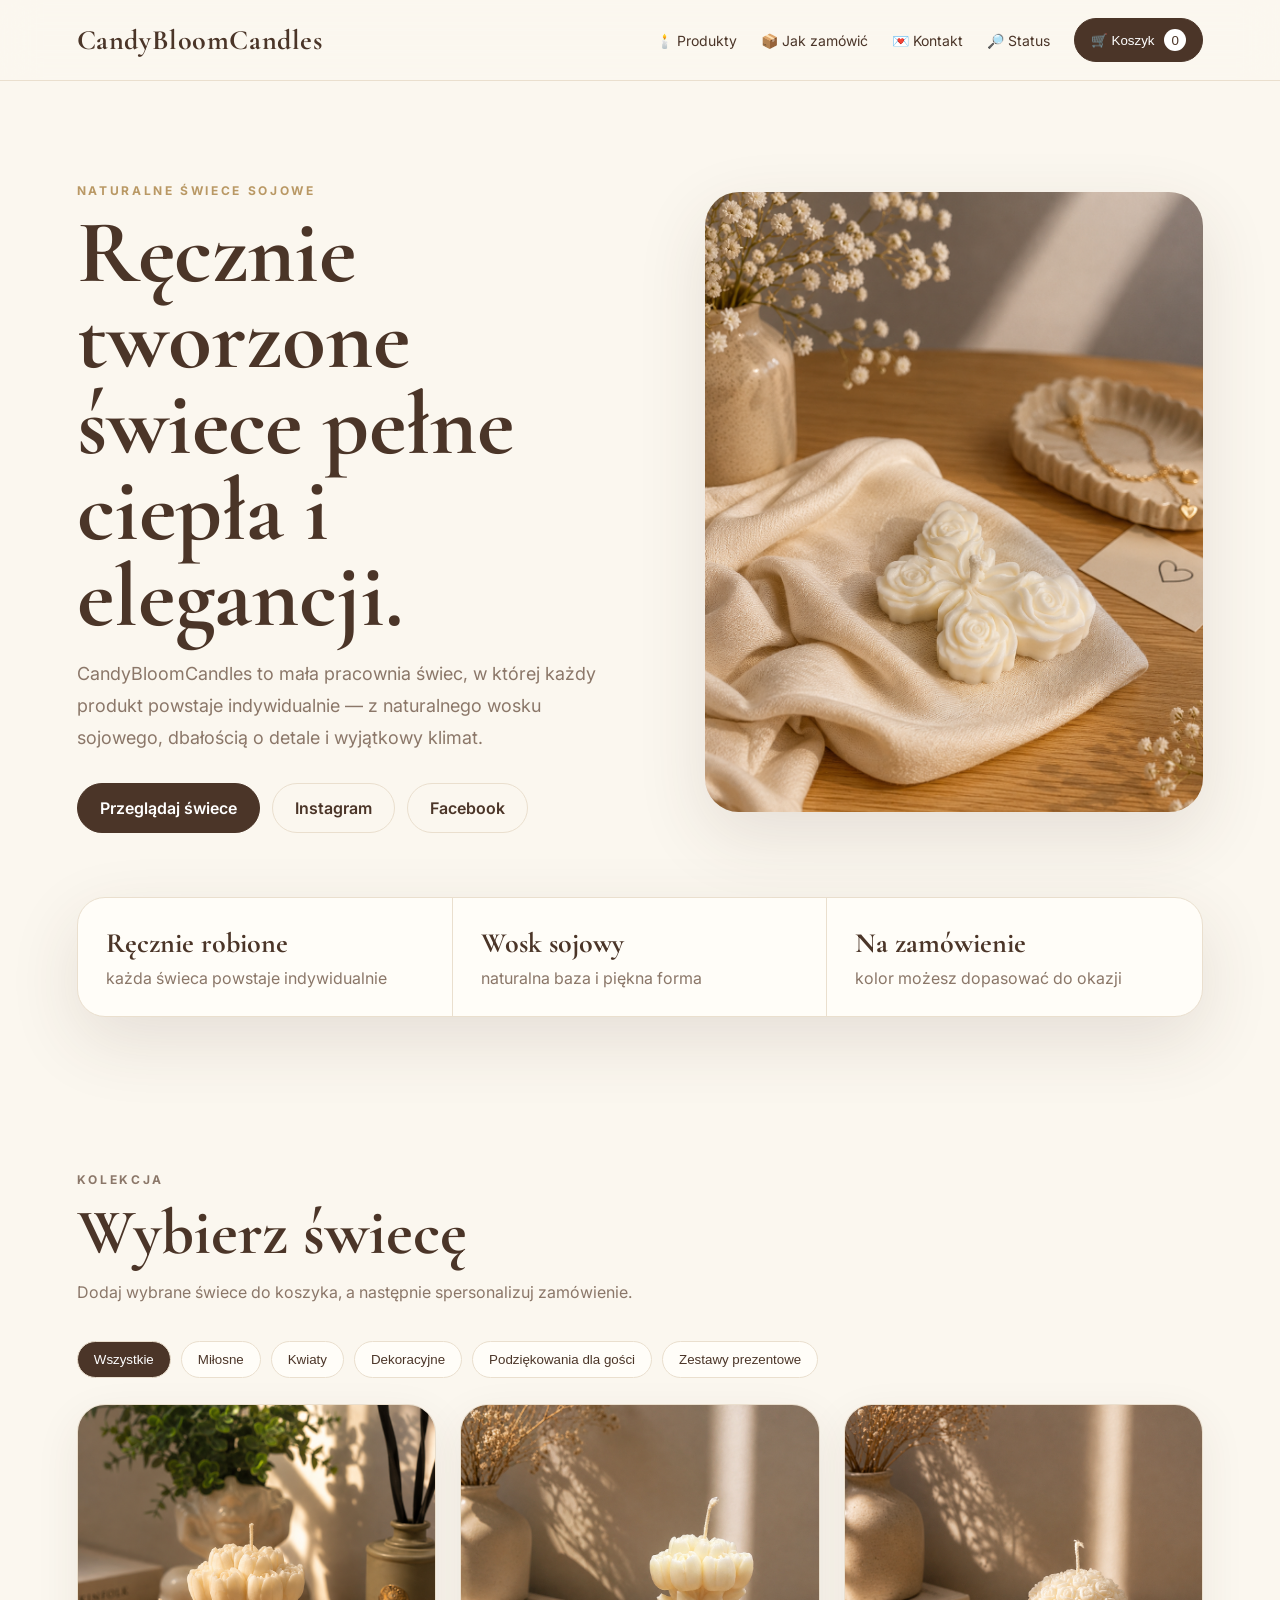
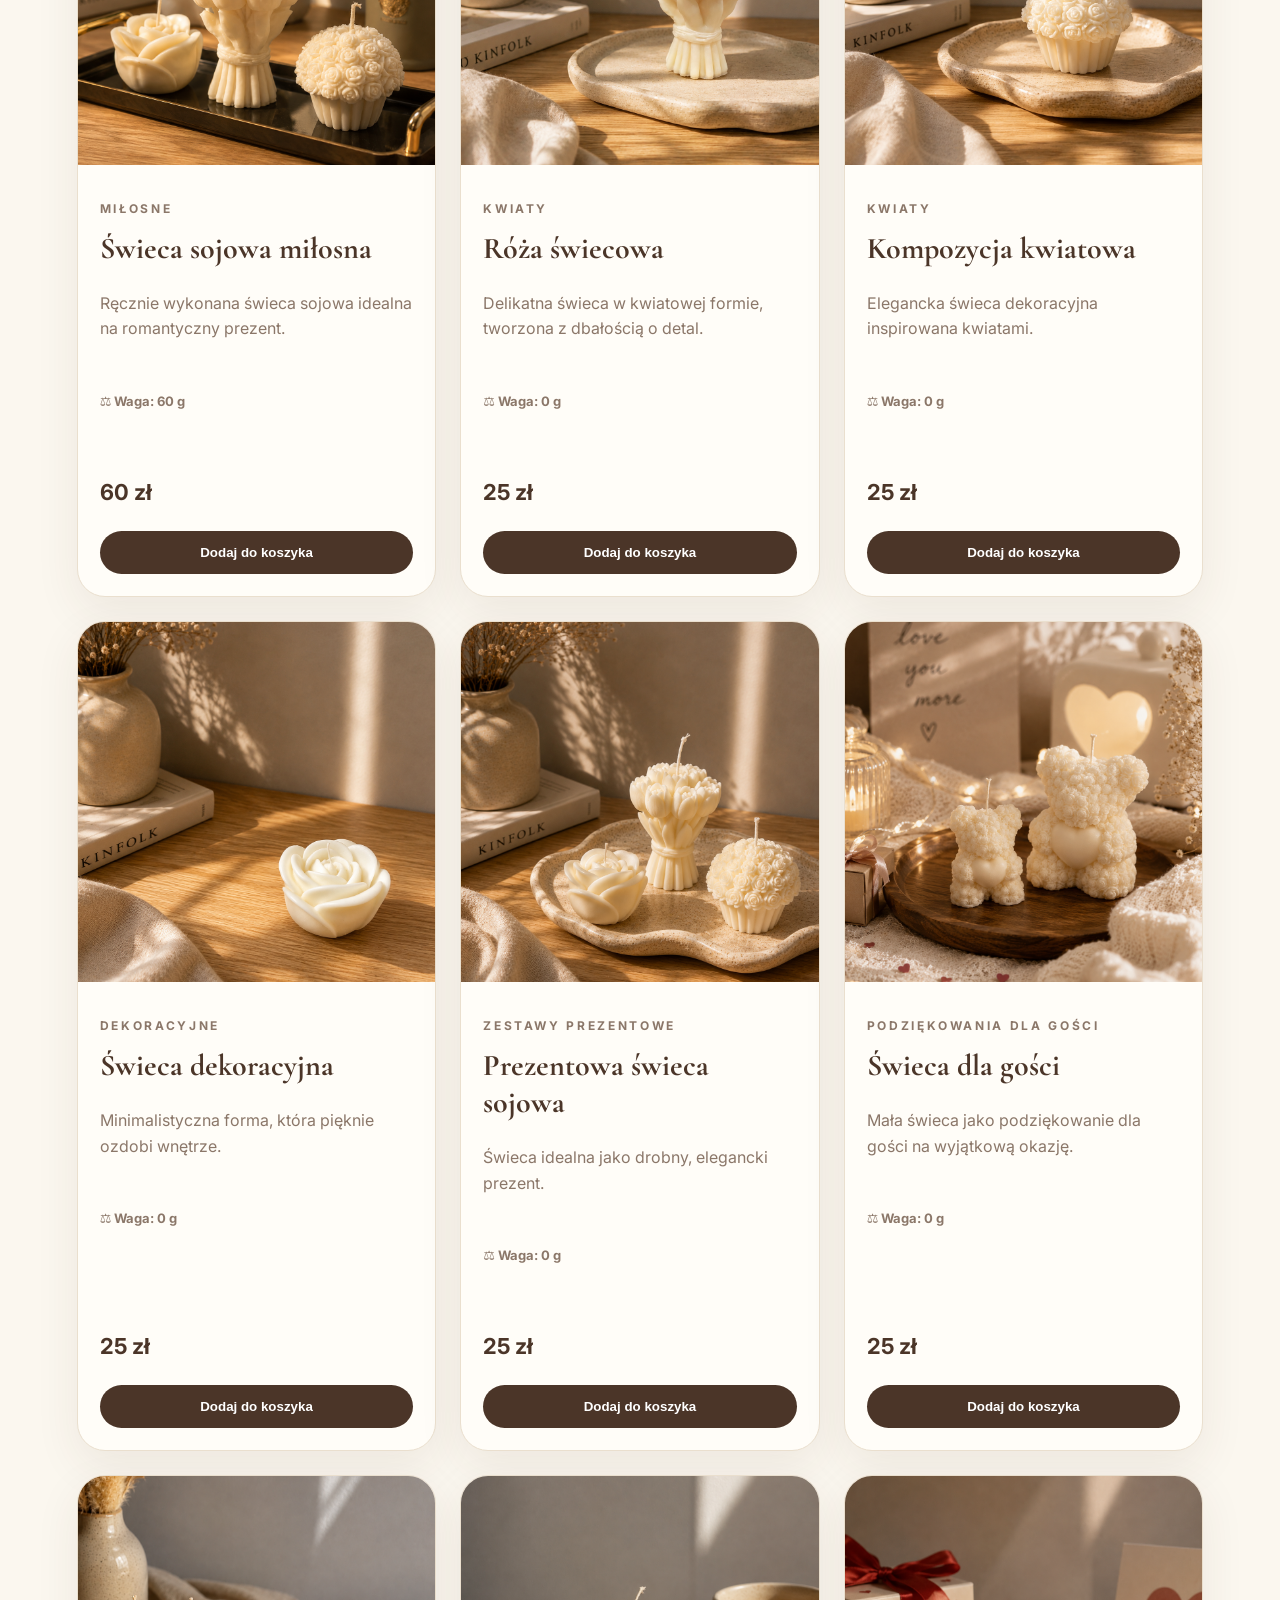
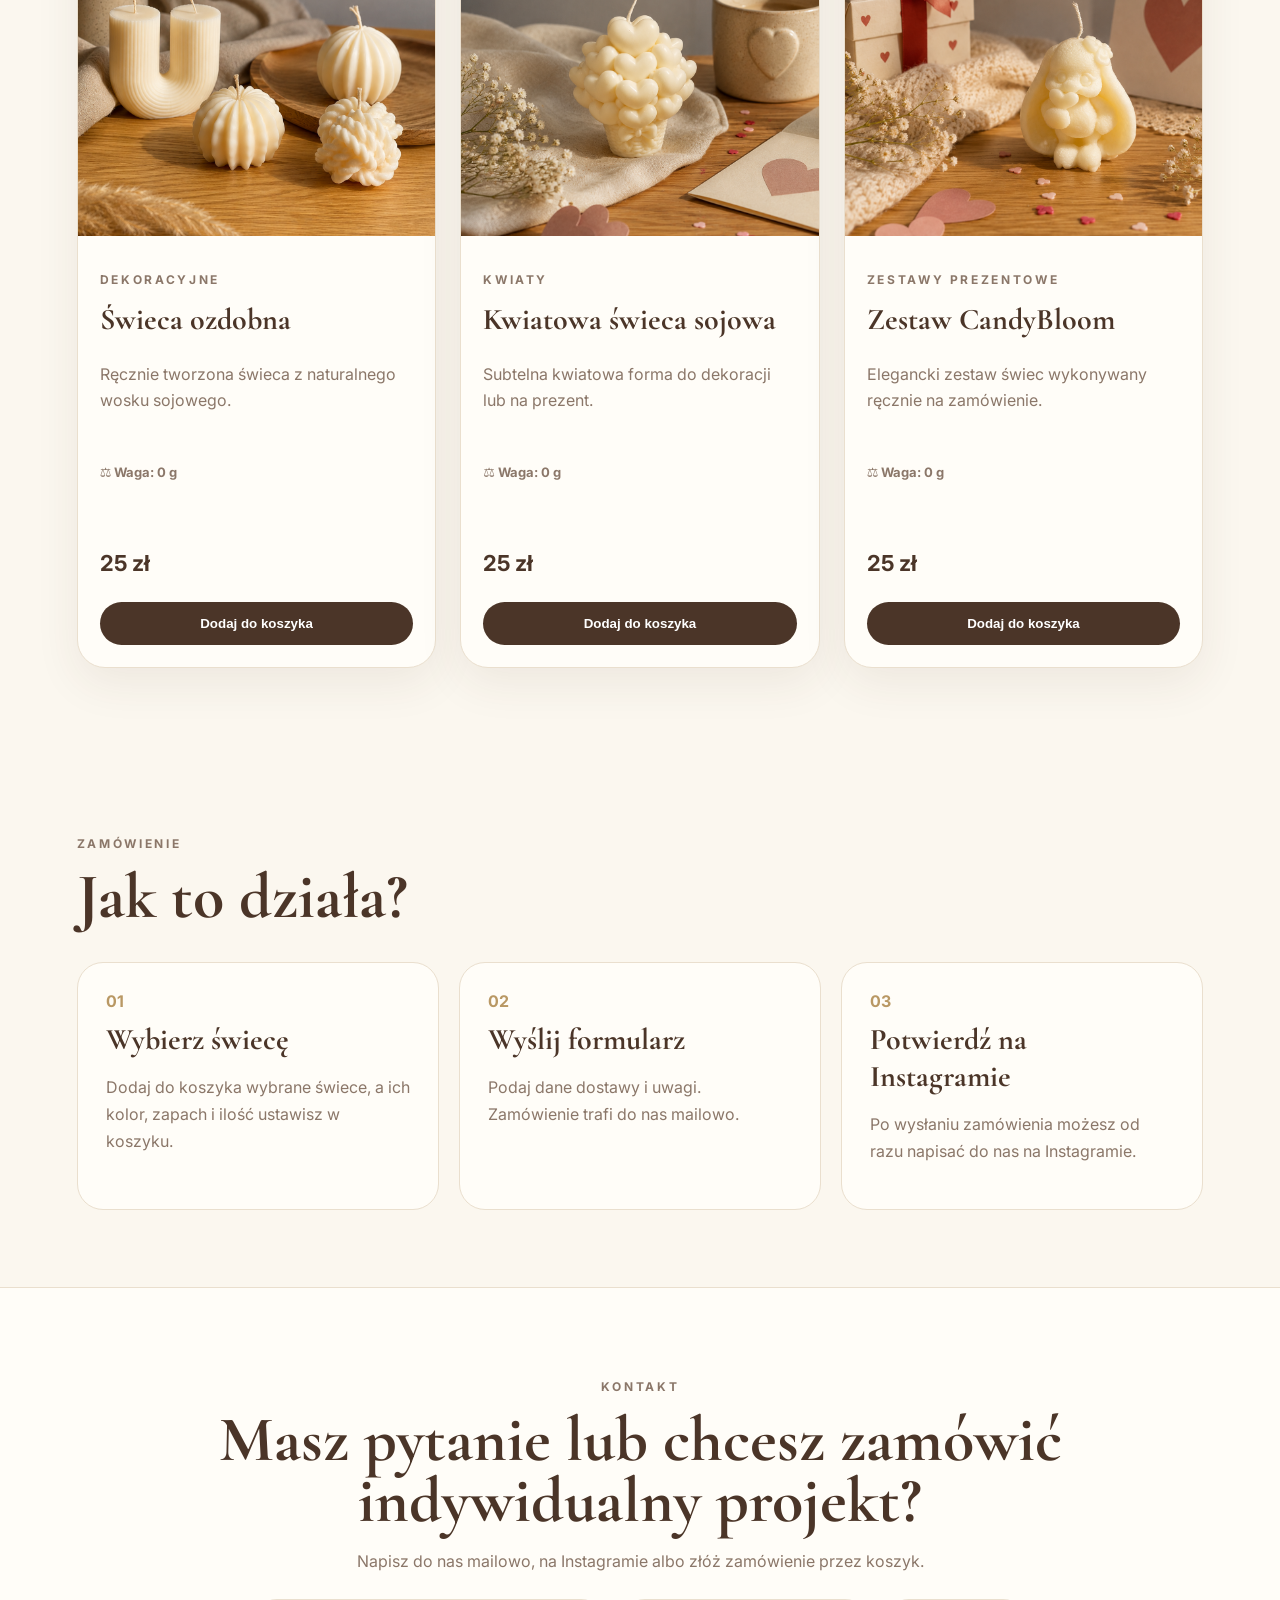
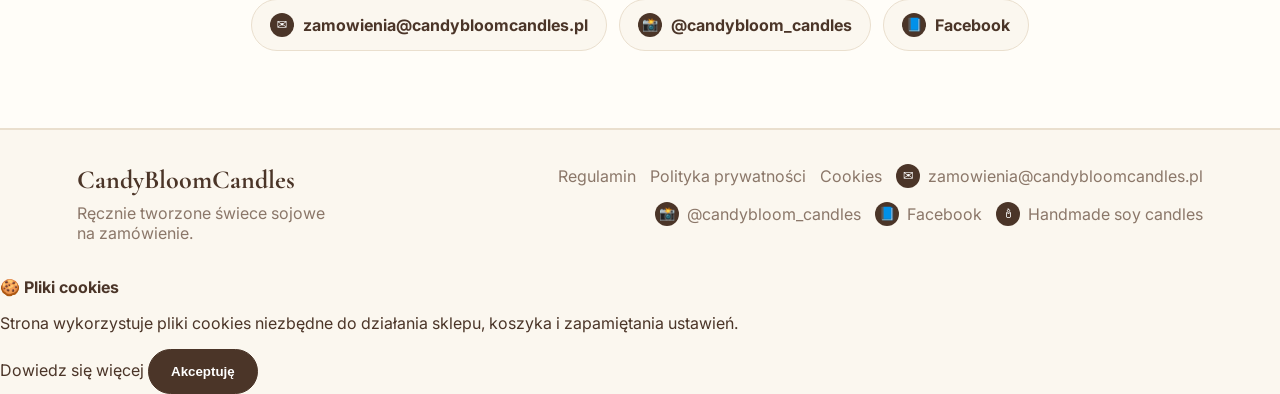
==== index.html @ 5cfe7542 "candy" ====
<!doctype html>
<html lang="pl">
<head>
  <meta charset="utf-8" />
  <meta name="viewport" content="width=device-width, initial-scale=1" />
  <title>CandyBloomCandles — świece sojowe</title>
  <meta name="description" content="Ręcznie tworzone świece sojowe CandyBloomCandles. Zamówienia indywidualne, zapachy i kolory na życzenie." />
  <link rel="preconnect" href="https://fonts.googleapis.com">
  <link rel="preconnect" href="https://fonts.gstatic.com" crossorigin>
  <link href="https://fonts.googleapis.com/css2?family=Cormorant+Garamond:wght@500;600;700&family=Inter:wght@300;400;500;600&display=swap" rel="stylesheet">
  <link rel="stylesheet" href="/style.css" />
</head>
<body>
  <header class="site-header">
    <a class="logo" href="#top">CandyBloomCandles</a>
    <nav>
      <a href="#produkty">🕯️ Produkty</a>
      <a href="#zamowienie">📦 Jak zamówić</a>
      <a href="#kontakt">💌 Kontakt</a>
      <a href="/status.html">🔎 Status</a>
      <button class="cart-button" id="openCart">🛒 Koszyk <span id="cartCount">0</span></button>
    </nav>
  </header>

  <main id="top">
    <section class="hero">
      <div class="hero-text">
        <p class="eyebrow">Naturalne świece sojowe</p>
        <h1>Ręcznie tworzone świece pełne ciepła i elegancji.</h1>
        <p class="hero-copy">CandyBloomCandles to mała pracownia świec, w której każdy produkt powstaje indywidualnie — z naturalnego wosku sojowego, dbałością o detale i wyjątkowy klimat.</p>
        <div class="hero-actions">
          <a class="primary" href="#produkty">Przeglądaj świece</a>
          <a class="secondary" href="https://instagram.com/candybloom_candles" target="_blank" rel="noreferrer">Instagram</a>
          <a class="secondary" href="https://www.facebook.com/profile.php?id=61590554766575&amp;locale=pl_PL" target="_blank" rel="noreferrer">Facebook</a>
        </div>
      </div>
      <div class="hero-image"><img src="/assets/images/hero.png" alt="Świece CandyBloomCandles" /></div>
    </section>

    <section class="intro">
      <div><strong>Ręcznie robione</strong><span>każda świeca powstaje indywidualnie</span></div>
      <div><strong>Wosk sojowy</strong><span>naturalna baza i piękna forma</span></div>
      <div><strong>Na zamówienie</strong><span>kolor możesz dopasować do okazji</span></div>
    </section>

    <section class="section" id="produkty">
      <div class="section-heading">
        <p class="eyebrow">Kolekcja</p>
        <h2>Wybierz świecę</h2>
        <p>Dodaj wybrane świece do koszyka, a następnie spersonalizuj zamówienie.</p>
      </div>
      <div class="filters" id="categoryFilters"></div>
      <div class="products-grid" id="productsGrid"></div>
    </section>

    <section class="section how" id="zamowienie">
      <div class="section-heading">
        <p class="eyebrow">Zamówienie</p>
        <h2>Jak to działa?</h2>
      </div>
      <div class="steps">
        <article><span>01</span><h3>Wybierz świecę</h3><p>Dodaj do koszyka wybrane świece, a ich kolor, zapach i ilość ustawisz w koszyku.</p></article>
        <article><span>02</span><h3>Wyślij formularz</h3><p>Podaj dane dostawy i uwagi. Zamówienie trafi do nas mailowo.</p></article>
        <article><span>03</span><h3>Potwierdź na Instagramie</h3><p>Po wysłaniu zamówienia możesz od razu napisać do nas na Instagramie.</p></article>
      </div>
    </section>

    <section class="section contact" id="kontakt">
      <p class="eyebrow">Kontakt</p>
      <h2>Masz pytanie lub chcesz zamówić indywidualny projekt?</h2>
      <p>Napisz do nas mailowo, na Instagramie albo złóż zamówienie przez koszyk.</p>
      <div class="contact-actions">
        <a class="contact-pill" href="mailto:zamowienia@candybloomcandles.pl">
          <span class="icon">✉</span>
          zamowienia@candybloomcandles.pl
        </a>
        <a class="contact-pill" href="https://instagram.com/candybloom_candles" target="_blank" rel="noreferrer">
          <span class="icon">📸</span>
          @candybloom_candles
        </a>
        <a class="contact-pill" href="https://www.facebook.com/profile.php?id=61590554766575&locale=pl_PL" target="_blank" rel="noreferrer">
          <span class="icon">📘</span>
          Facebook
        </a>
      </div>
    </section>
  </main>

  <aside class="cart-panel" id="cartPanel" aria-hidden="true">
    <div class="cart-card">
      <button class="close" id="closeCart">×</button>
      <h2>Koszyk</h2>
      <div id="cartItems" class="cart-items"></div>
      <div class="total">Razem: <strong id="cartTotal">0 zł</strong></div>

      <form name="zamowienie" id="orderForm">
        <input type="hidden" name="form-name" value="zamowienie" />
        <p class="hidden"><label>Nie wypełniaj: <input name="bot-field" /></label></p>
        <input type="hidden" name="koszyk" id="cartData" />
        <input type="hidden" name="kwota" id="cartAmount" />
        <input type="hidden" name="numer_zamowienia" id="orderNumber" />
        <input type="hidden" name="status" value="Nowe" />
        <label>Imię i nazwisko<input required name="imie_i_nazwisko" /></label>
        <label>E-mail<input required type="email" name="email" /></label>
        <label>Telefon<input required name="telefon" /></label>
        <label>Sposób dostawy
          <select id="deliveryMethod" name="delivery_method" required>
            <option value="paczkomat">InPost Paczkomat — 16,99 zł</option>
            <option value="kurier">InPost Kurier — 18,99 zł</option>
            <option value="odbior">Odbiór osobisty — 0 zł</option>
          </select>
        </label>
        <p class="small-note" id="deliverySummary">Dostawa: InPost Paczkomat — 16,99 zł</p>
        <label>Adres dostawy / Paczkomat / informacja do odbioru<textarea required name="adres_dostawy" rows="3" placeholder="Dla Paczkomatu wpisz wybrany paczkomat, dla kuriera adres, dla odbioru osobistego wpisz: odbiór osobisty."></textarea></label>
        <label>Uwagi do zamówienia<textarea name="uwagi" rows="3" placeholder="Np. okazja, preferowany termin, dodatkowe informacje"></textarea></label>
        <p class="small-note order-info-note">Każda świeca wykonywana jest ręcznie na zamówienie. Po złożeniu zamówienia otrzymasz potwierdzenie, a dane do płatności prześlemy po weryfikacji zamówienia. Na opłacenie zamówienia przysługuje 24 godziny.</p>
        <button class="primary full" type="submit">Personalizuj i wyślij zamówienie</button>
        <p class="small-note">Po wysłaniu zamówienia skontaktujemy się w celu potwierdzenia realizacji i płatności.</p>
      </form>
    </div>
  </aside>

  <footer class="premium-footer">
    <div>
      <strong>CandyBloomCandles</strong>
      <span>Ręcznie tworzone świece sojowe na zamówienie.</span>
    </div>
    <div class="footer-links">
      <a href="/regulamin.html">Regulamin</a>
      <a href="/polityka-prywatnosci.html">Polityka prywatności</a>
      <a href="/cookies.html">Cookies</a>
      <a href="mailto:zamowienia@candybloomcandles.pl"><span class="icon">✉</span> zamowienia@candybloomcandles.pl</a>
      <a href="https://instagram.com/candybloom_candles" target="_blank" rel="noreferrer"><span class="icon">📸</span> @candybloom_candles</a>
      <a href="https://www.facebook.com/profile.php?id=61590554766575&amp;locale=pl_PL" target="_blank" rel="noreferrer"><span class="icon">📘</span> Facebook</a>
      <span><span class="icon">🕯</span> Handmade soy candles</span>
    </div>
  </footer>


  <div class="cookie-banner" id="cookieBanner" hidden>
    <div>
      <strong>🍪 Pliki cookies</strong>
      <p>Strona wykorzystuje pliki cookies niezbędne do działania sklepu, koszyka i zapamiętania ustawień.</p>
    </div>
    <div class="cookie-actions">
      <a href="/cookies.html">Dowiedz się więcej</a>
      <button class="primary" type="button" id="acceptCookies">Akceptuję</button>
    </div>
  </div>

  <script src="/script.js"></script>
</body>
</html>
---- style.css ----
:root{--cream:#fbf7ef;--paper:#fffdf8;--beige:#e8ddcf;--brown:#4b3528;--muted:#8b7769;--gold:#b99864;--line:#eadfce;--shadow:0 24px 70px rgba(75,53,40,.12)}*{box-sizing:border-box}html{scroll-behavior:smooth}body{margin:0;background:var(--cream);color:var(--brown);font-family:Inter,system-ui,sans-serif}img{max-width:100%;display:block}a{color:inherit;text-decoration:none}.site-header{position:sticky;top:0;z-index:10;background:rgba(251,247,239,.88);backdrop-filter:blur(18px);border-bottom:1px solid var(--line);display:flex;justify-content:space-between;align-items:center;padding:18px 6vw}.logo{font-family:'Cormorant Garamond',serif;font-size:28px;font-weight:700;letter-spacing:.02em}nav{display:flex;align-items:center;gap:24px;font-size:14px}.cart-button{border:1px solid var(--brown);background:var(--brown);color:white;border-radius:999px;padding:10px 16px;cursor:pointer}#cartCount{display:inline-flex;min-width:22px;height:22px;border-radius:50%;background:white;color:var(--brown);align-items:center;justify-content:center;margin-left:6px}.hero{display:grid;grid-template-columns:1.05fr .95fr;gap:6vw;align-items:center;min-height:78vh;padding:7vw 6vw 5vw}.eyebrow{text-transform:uppercase;letter-spacing:.22em;font-size:12px;color:var(--gold);font-weight:700}.hero h1,.section h2,.contact h2,.thanks h1{font-family:'Cormorant Garamond',serif;font-weight:700;line-height:.96;margin:12px 0;font-size:clamp(46px,7vw,92px)}.hero-copy{font-size:18px;line-height:1.8;color:var(--muted);max-width:620px}.hero-actions{display:flex;gap:12px;margin-top:28px;flex-wrap:wrap}.primary,.secondary{display:inline-flex;align-items:center;justify-content:center;border-radius:999px;padding:14px 22px;font-weight:600}.primary{background:var(--brown);color:#fff;border:1px solid var(--brown)}.secondary{background:transparent;border:1px solid var(--line);color:var(--brown)}.hero-image{border-radius:34px;overflow:hidden;box-shadow:var(--shadow);background:var(--beige)}.hero-image img{width:100%;height:620px;object-fit:cover}.intro{margin:0 6vw 5vw;background:var(--paper);border:1px solid var(--line);border-radius:28px;display:grid;grid-template-columns:repeat(3,1fr);box-shadow:var(--shadow);overflow:hidden}.intro div{padding:28px;border-right:1px solid var(--line)}.intro div:last-child{border-right:0}.intro strong{display:block;font-family:'Cormorant Garamond',serif;font-size:28px}.intro span{display:block;color:var(--muted);margin-top:8px}.section{padding:6vw}.section-heading{max-width:720px;margin-bottom:34px}.section h2,.contact h2{font-size:clamp(38px,5vw,68px)}.section-heading p{color:var(--muted);line-height:1.7}.filters{display:flex;gap:10px;flex-wrap:wrap;margin-bottom:26px}.filter{border:1px solid var(--line);background:var(--paper);border-radius:999px;padding:10px 16px;cursor:pointer;color:var(--brown)}.filter.active{background:var(--brown);color:#fff}.products-grid{display:grid;grid-template-columns:repeat(3,1fr);gap:24px}.product{background:var(--paper);border:1px solid var(--line);border-radius:28px;overflow:hidden;box-shadow:0 15px 45px rgba(75,53,40,.08)}.product-image{height:360px;background:var(--beige);overflow:hidden}.product-image img{width:100%;height:100%;object-fit:cover}.product-body{padding:22px}.product-body h3{font-family:'Cormorant Garamond',serif;font-size:30px;margin:0 0 8px}.product-body p{color:var(--muted);line-height:1.6}.price{font-weight:700;font-size:22px;margin:12px 0}.product label,.cart-card label{display:block;font-size:13px;font-weight:600;margin-top:12px;color:var(--brown)}select,input,textarea{width:100%;border:1px solid var(--line);border-radius:16px;background:#fff;padding:13px 14px;margin-top:6px;font:inherit;color:var(--brown)}.add{width:100%;margin-top:16px;border:0;border-radius:999px;background:var(--brown);color:#fff;padding:14px 18px;font-weight:700;cursor:pointer}.steps{display:grid;grid-template-columns:repeat(3,1fr);gap:20px}.steps article{background:var(--paper);border:1px solid var(--line);border-radius:26px;padding:28px}.steps span{color:var(--gold);font-weight:700}.steps h3{font-family:'Cormorant Garamond',serif;font-size:30px;margin:10px 0}.steps p,.contact p{color:var(--muted);line-height:1.7}.contact{background:var(--paper);border-top:1px solid var(--line);border-bottom:1px solid var(--line);text-align:center}.cart-panel{position:fixed;inset:0;background:rgba(30,20,14,.35);z-index:99;display:none;justify-content:flex-end}.cart-panel.open{display:flex}.cart-card{width:min(520px,100%);height:100%;overflow:auto;background:var(--paper);padding:28px;box-shadow:var(--shadow);position:relative}.close{position:absolute;right:20px;top:18px;border:0;background:transparent;font-size:34px;cursor:pointer;color:var(--brown)}.cart-card h2{font-family:'Cormorant Garamond',serif;font-size:46px;margin:28px 0 18px}.cart-item{border-bottom:1px solid var(--line);padding:14px 0;display:grid;grid-template-columns:1fr auto;gap:10px}.cart-item small{color:var(--muted);display:block;margin-top:5px}.remove{border:1px solid var(--line);background:white;border-radius:999px;padding:8px 10px;cursor:pointer}.total{display:flex;justify-content:space-between;margin:22px 0;font-size:20px}.full{width:100%;border:0;margin-top:16px}.small-note{font-size:12px;color:var(--muted);line-height:1.6}.hidden{display:none}footer{padding:34px 6vw;display:flex;justify-content:space-between;gap:20px;color:var(--muted);border-top:1px solid var(--line)}footer strong{font-family:'Cormorant Garamond',serif;font-size:26px;color:var(--brown)}.thanks{min-height:100vh;display:flex;flex-direction:column;align-items:center;justify-content:center;text-align:center;padding:8vw}.thanks p{max-width:580px;color:var(--muted);line-height:1.7}@media(max-width:900px){.site-header{align-items:flex-start;gap:14px;flex-direction:column}nav{gap:12px;flex-wrap:wrap}.hero{grid-template-columns:1fr;padding-top:44px}.hero-image img{height:430px}.intro,.products-grid,.steps{grid-template-columns:1fr}.intro div{border-right:0;border-bottom:1px solid var(--line)}.intro div:last-child{border-bottom:0}.section{padding:58px 20px}.hero{padding:48px 20px}.site-header{padding:16px 20px}.product-image{height:300px}footer{flex-direction:column;padding:28px 20px}}


/* CandyBloom v3 */
.product {
  display: flex;
  flex-direction: column;
}

.product-image {
  height: 360px;
  display: flex;
  align-items: center;
  justify-content: center;
}

.product-image img {
  object-fit: contain;
  background: #f8f4ed;
  padding: 10px;
}

.product-body {
  display: flex;
  flex-direction: column;
  flex: 1;
}

.product-body p:not(.eyebrow) {
  min-height: 76px;
}

.product-footer {
  margin-top: auto;
}

.price {
  margin: 12px 0 10px;
}

.premium-cart-item {
  display: grid;
  grid-template-columns: 92px 1fr;
  gap: 14px;
  align-items: start;
  padding: 18px 0;
}

.cart-thumb {
  width: 92px;
  height: 92px;
  border-radius: 18px;
  object-fit: contain;
  background: #f8f4ed;
  border: 1px solid var(--line);
  padding: 6px;
}

.cart-info {
  min-width: 0;
}

.cart-topline,
.cart-bottomline {
  display: flex;
  align-items: flex-start;
  justify-content: space-between;
  gap: 12px;
}

.cart-topline strong {
  display: block;
  line-height: 1.25;
}

.cart-topline small {
  color: var(--muted);
  display: block;
  margin-top: 4px;
}

.qty-box {
  display: inline-flex;
  align-items: center;
  gap: 10px;
  border: 1px solid var(--line);
  background: #fff;
  border-radius: 999px;
  padding: 5px 8px;
  margin-top: 10px;
}

.qty-box button {
  width: 30px;
  height: 30px;
  border: 0;
  border-radius: 50%;
  background: var(--cream);
  color: var(--brown);
  font-size: 18px;
  cursor: pointer;
}

.qty-box span {
  min-width: 20px;
  text-align: center;
  font-weight: 700;
}

.hidden-field {
  display: none !important;
}

.custom-field input {
  background: #fffdf8;
}

@media(max-width: 520px) {
  .premium-cart-item {
    grid-template-columns: 76px 1fr;
  }

  .cart-thumb {
    width: 76px;
    height: 76px;
    border-radius: 15px;
  }

  .cart-card {
    padding: 22px 18px;
  }
}


/* CandyBloom v4 — premium image framing + icons */
.product-image {
  height: 360px;
  overflow: hidden;
  background: var(--beige);
}

.product-image img {
  width: 100%;
  height: 100%;
  object-fit: cover;
  padding: 0;
  transition: transform .35s ease;
}

.product:hover .product-image img {
  transform: scale(1.03);
}

.cart-thumb {
  object-fit: cover;
  padding: 0;
  overflow: hidden;
}

.contact-actions {
  display: flex;
  gap: 12px;
  justify-content: center;
  flex-wrap: wrap;
  margin-top: 24px;
}

.contact-pill {
  display: inline-flex;
  align-items: center;
  gap: 9px;
  border: 1px solid var(--line);
  background: var(--cream);
  border-radius: 999px;
  padding: 13px 18px;
  font-weight: 700;
}

.icon {
  display: inline-flex;
  width: 24px;
  height: 24px;
  align-items: center;
  justify-content: center;
  border-radius: 50%;
  background: var(--brown);
  color: white;
  font-size: 13px;
  line-height: 1;
}

.premium-footer {
  align-items: flex-start;
}

.premium-footer > div:first-child {
  display: grid;
  gap: 8px;
}

.footer-links {
  display: flex;
  gap: 14px;
  align-items: center;
  flex-wrap: wrap;
  justify-content: flex-end;
}

.footer-links a,
.footer-links span {
  display: inline-flex;
  align-items: center;
  gap: 8px;
}

@media(max-width:900px){
  .footer-links {
    justify-content: flex-start;
  }
}


/* CandyBloom v4.1 — emoji nav + thank you page */
nav a {
  display: inline-flex;
  align-items: center;
  gap: 6px;
}

.thanks-box {
  background: var(--paper);
  border: 1px solid var(--line);
  border-radius: 30px;
  padding: 28px;
  box-shadow: var(--shadow);
  margin: 26px 0;
  max-width: 720px;
  width: 100%;
}

.thanks-box h2 {
  font-family: 'Cormorant Garamond', serif;
  font-size: 34px;
  margin: 0 0 10px;
}

.copy-card {
  margin-top: 22px;
  background: var(--cream);
  border: 1px solid var(--line);
  border-radius: 22px;
  padding: 18px;
  text-align: left;
}

.copy-card textarea {
  min-height: 120px;
  resize: vertical;
}

.copy-btn {
  margin-top: 12px;
}

.thanks-actions {
  display: flex;
  justify-content: center;
  gap: 12px;
  flex-wrap: wrap;
}

/* CandyBloom v4.3 — Facebook, order number, status */
.order-number {
  font-family: 'Cormorant Garamond', serif;
  font-size: clamp(34px, 7vw, 62px);
  font-weight: 700;
  color: var(--brown);
  margin: 8px 0;
}
.status-steps {
  display: flex;
  gap: 10px;
  flex-wrap: wrap;
  justify-content: center;
  margin: 22px 0 32px;
  max-width: 900px;
}
.status-steps span {
  background: var(--paper);
  border: 1px solid var(--line);
  border-radius: 999px;
  padding: 10px 14px;
  color: var(--brown);
  font-weight: 700;
}
.status-result {
  margin-top: 18px;
  text-align: left;
  background: var(--cream);
  border: 1px solid var(--line);
  border-radius: 20px;
  padding: 18px;
}
.status-result h2 {
  font-family: 'Cormorant Garamond', serif;
  font-size: 32px;
  margin: 0 0 8px;
}


/* CandyBloom v5.6 — weight and scent pricing */
.product-weight {
  color: var(--muted);
  font-size: 13px;
  font-weight: 700;
  margin: 8px 0 0;
}

.cart-info .small-note strong {
  color: var(--brown);
}


/* CandyBloom v1.2 — dostawa i statusy */
#deliverySummary{
  background:#fff;
  border:1px solid var(--line);
  border-radius:16px;
  padding:12px 14px;
  margin-top:10px;
}
.status-result{
  margin-top:18px;
  background:var(--paper);
  border:1px solid var(--line);
  border-radius:22px;
  padding:18px;
}
.status-steps{
  display:flex;
  gap:10px;
  flex-wrap:wrap;
  justify-content:center;
  margin:24px 0;
}
.status-steps span{
  background:var(--paper);
  border:1px solid var(--line);
  border-radius:999px;
  padding:10px 14px;
  color:var(--muted);
  font-weight:700;
}
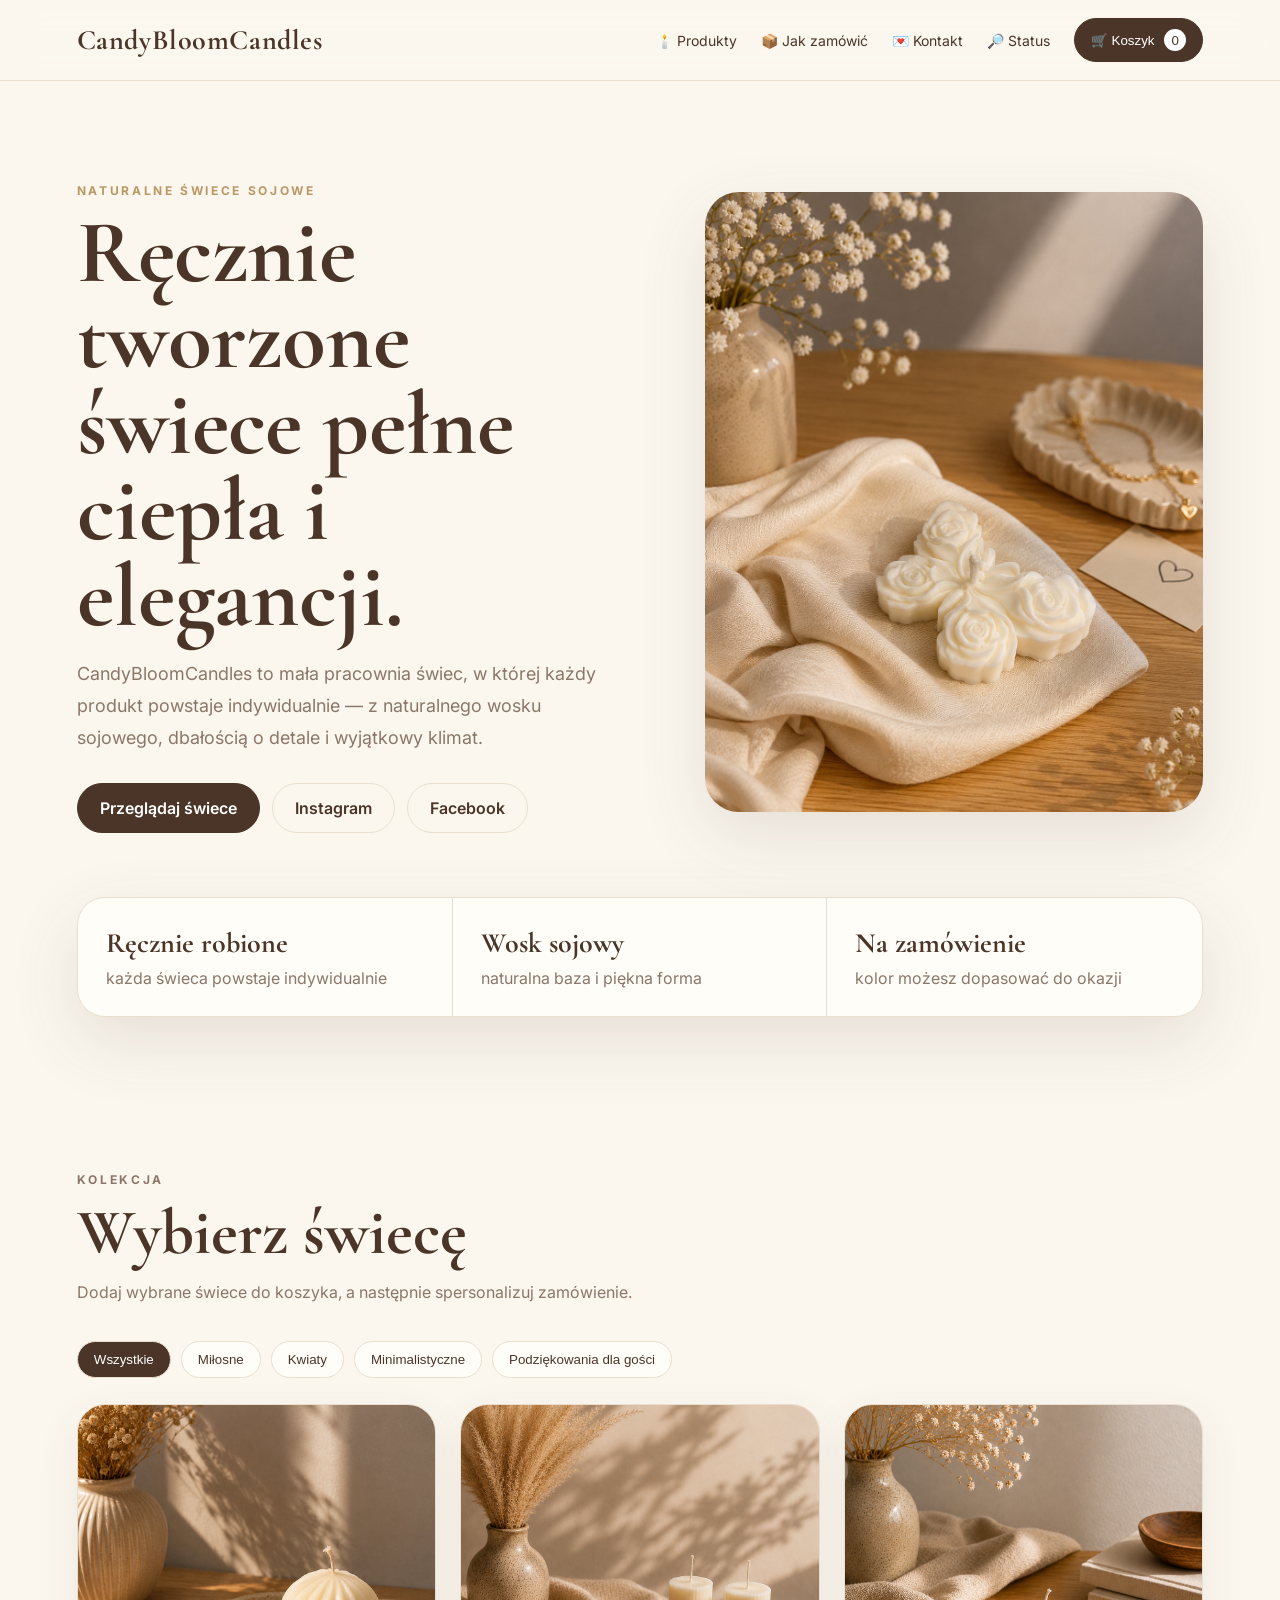
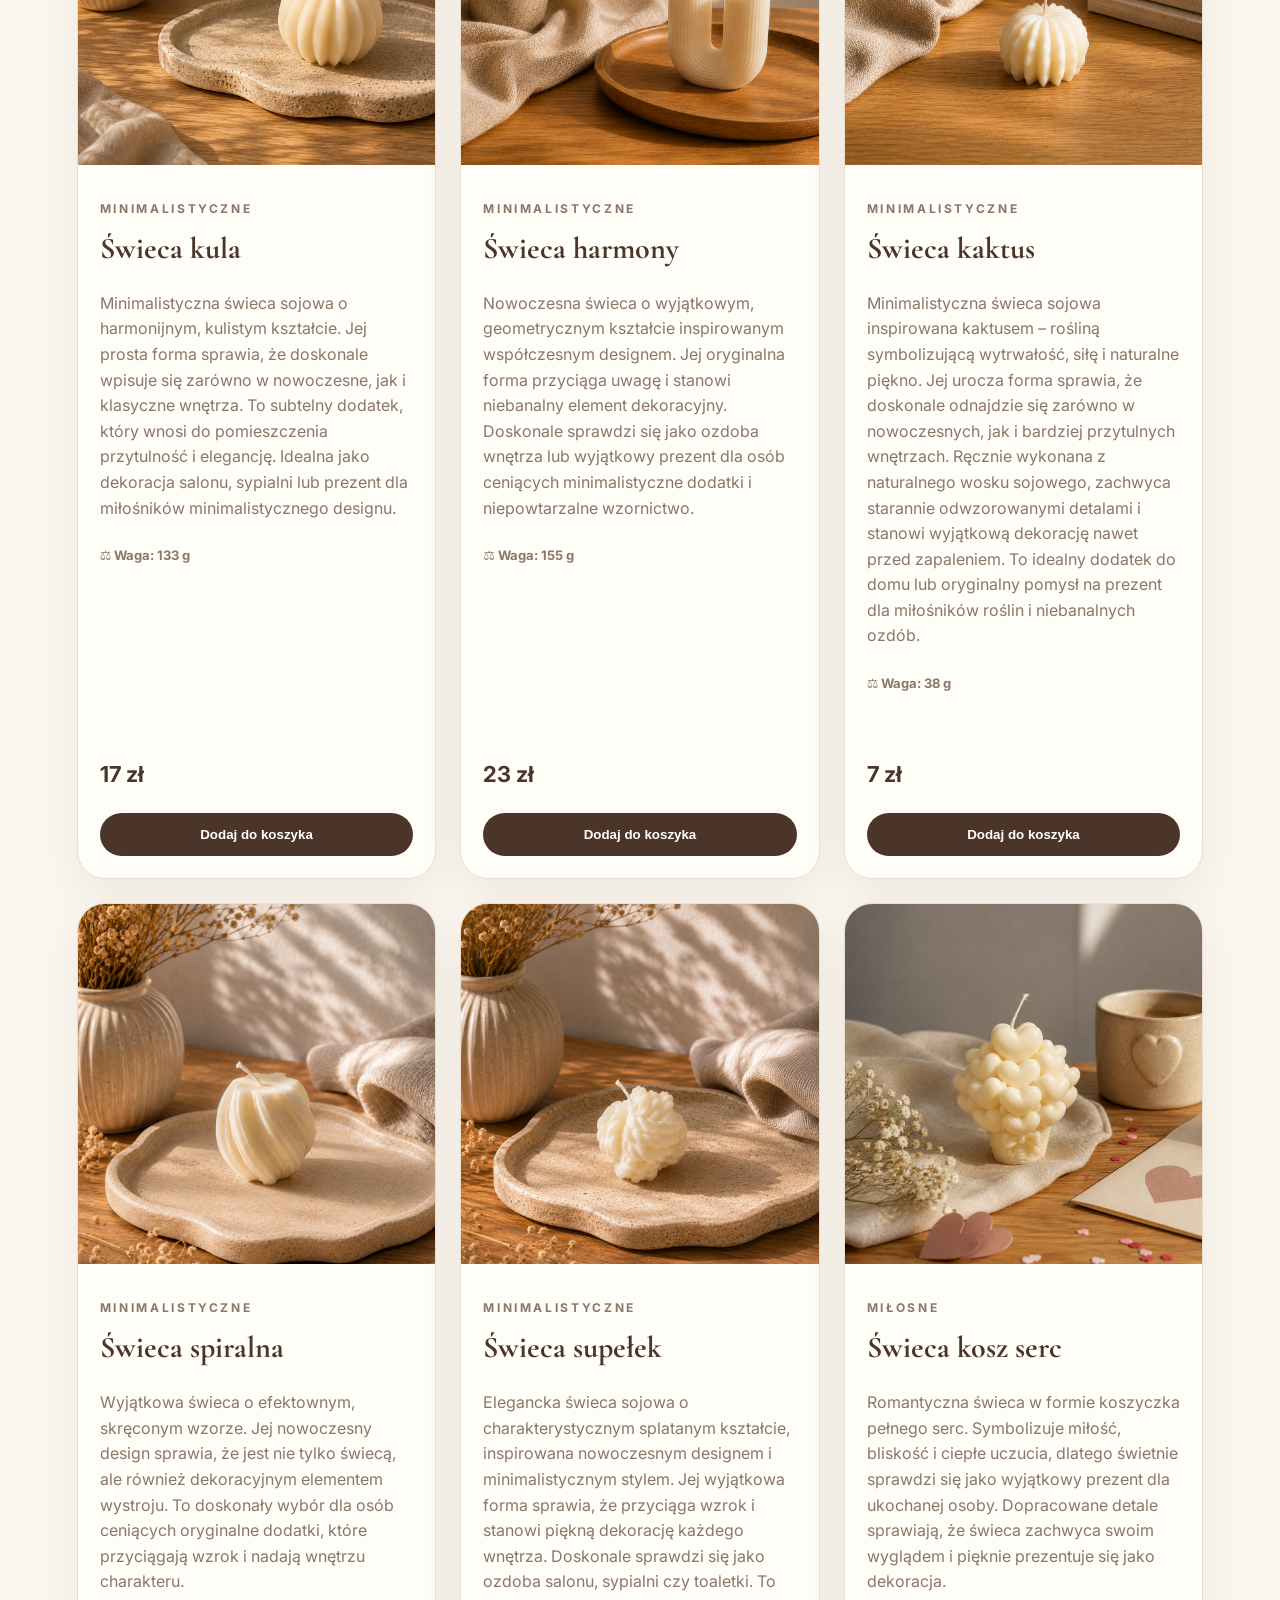
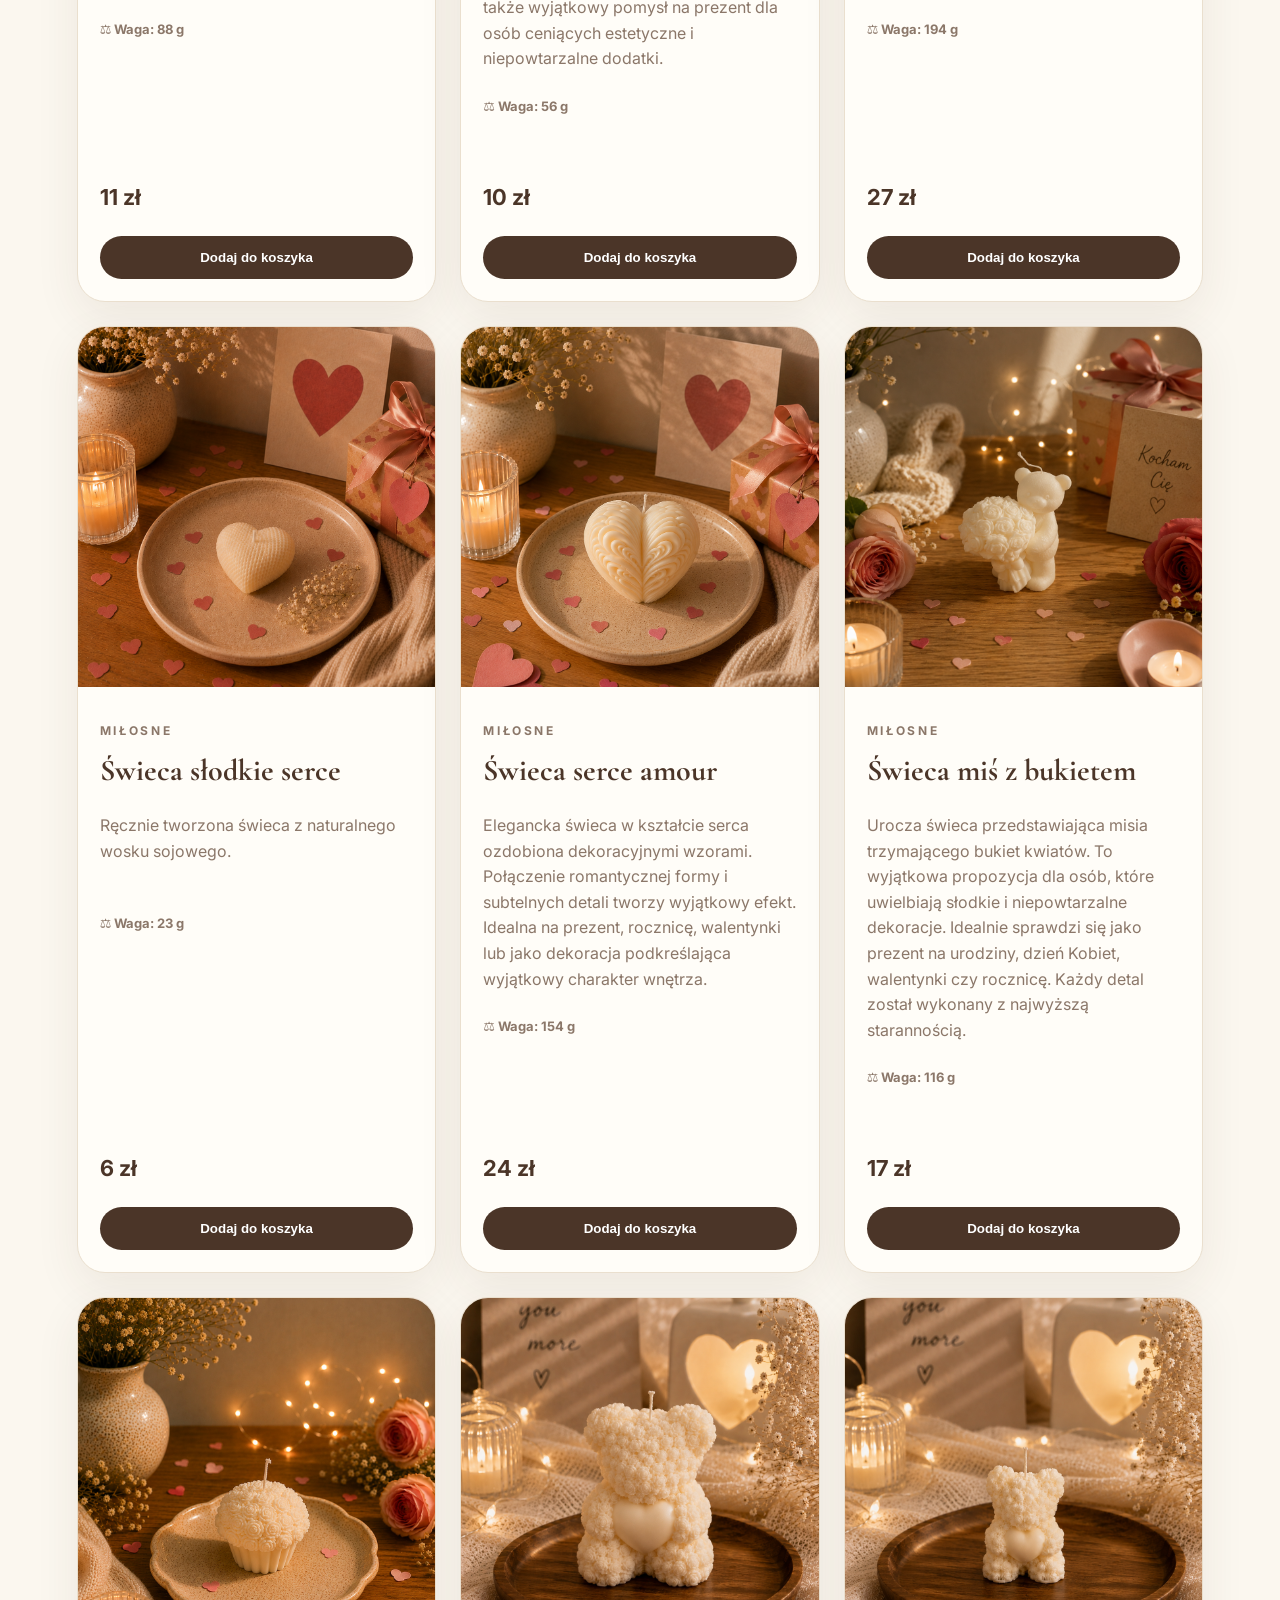
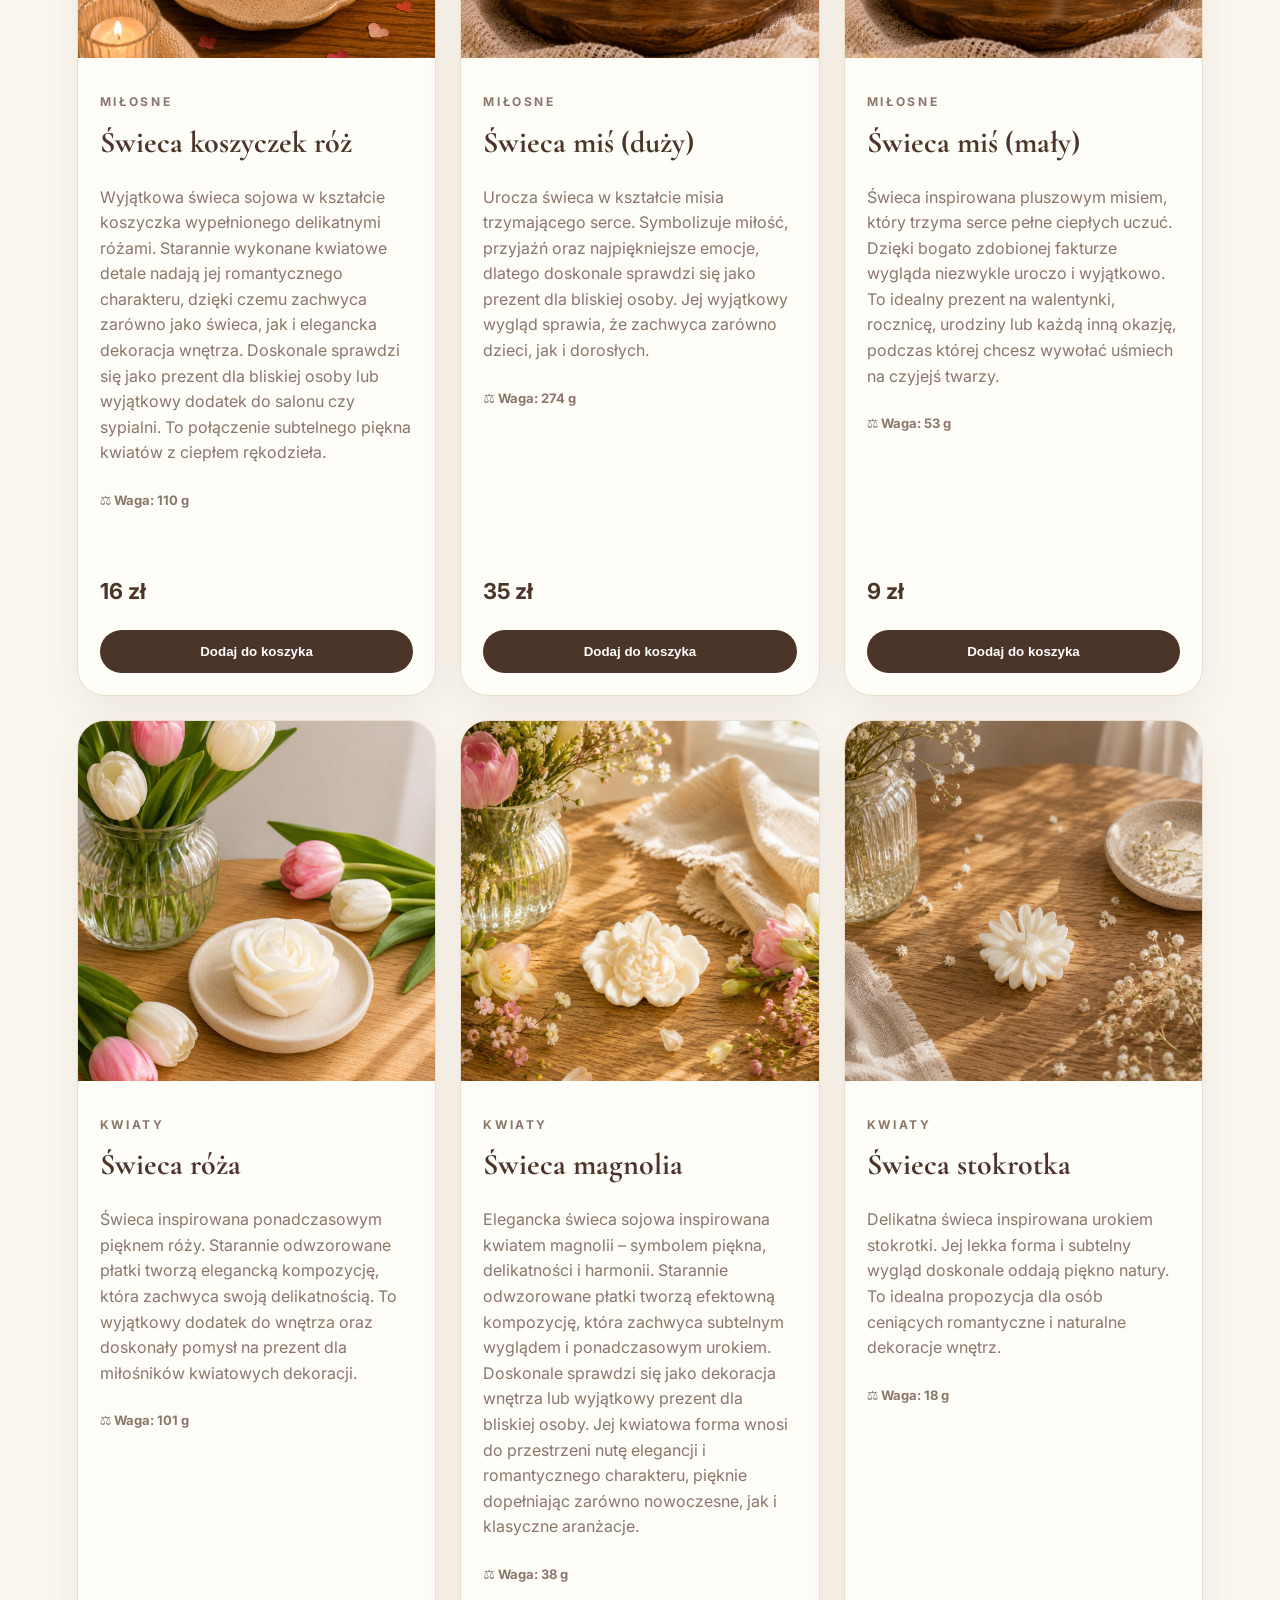
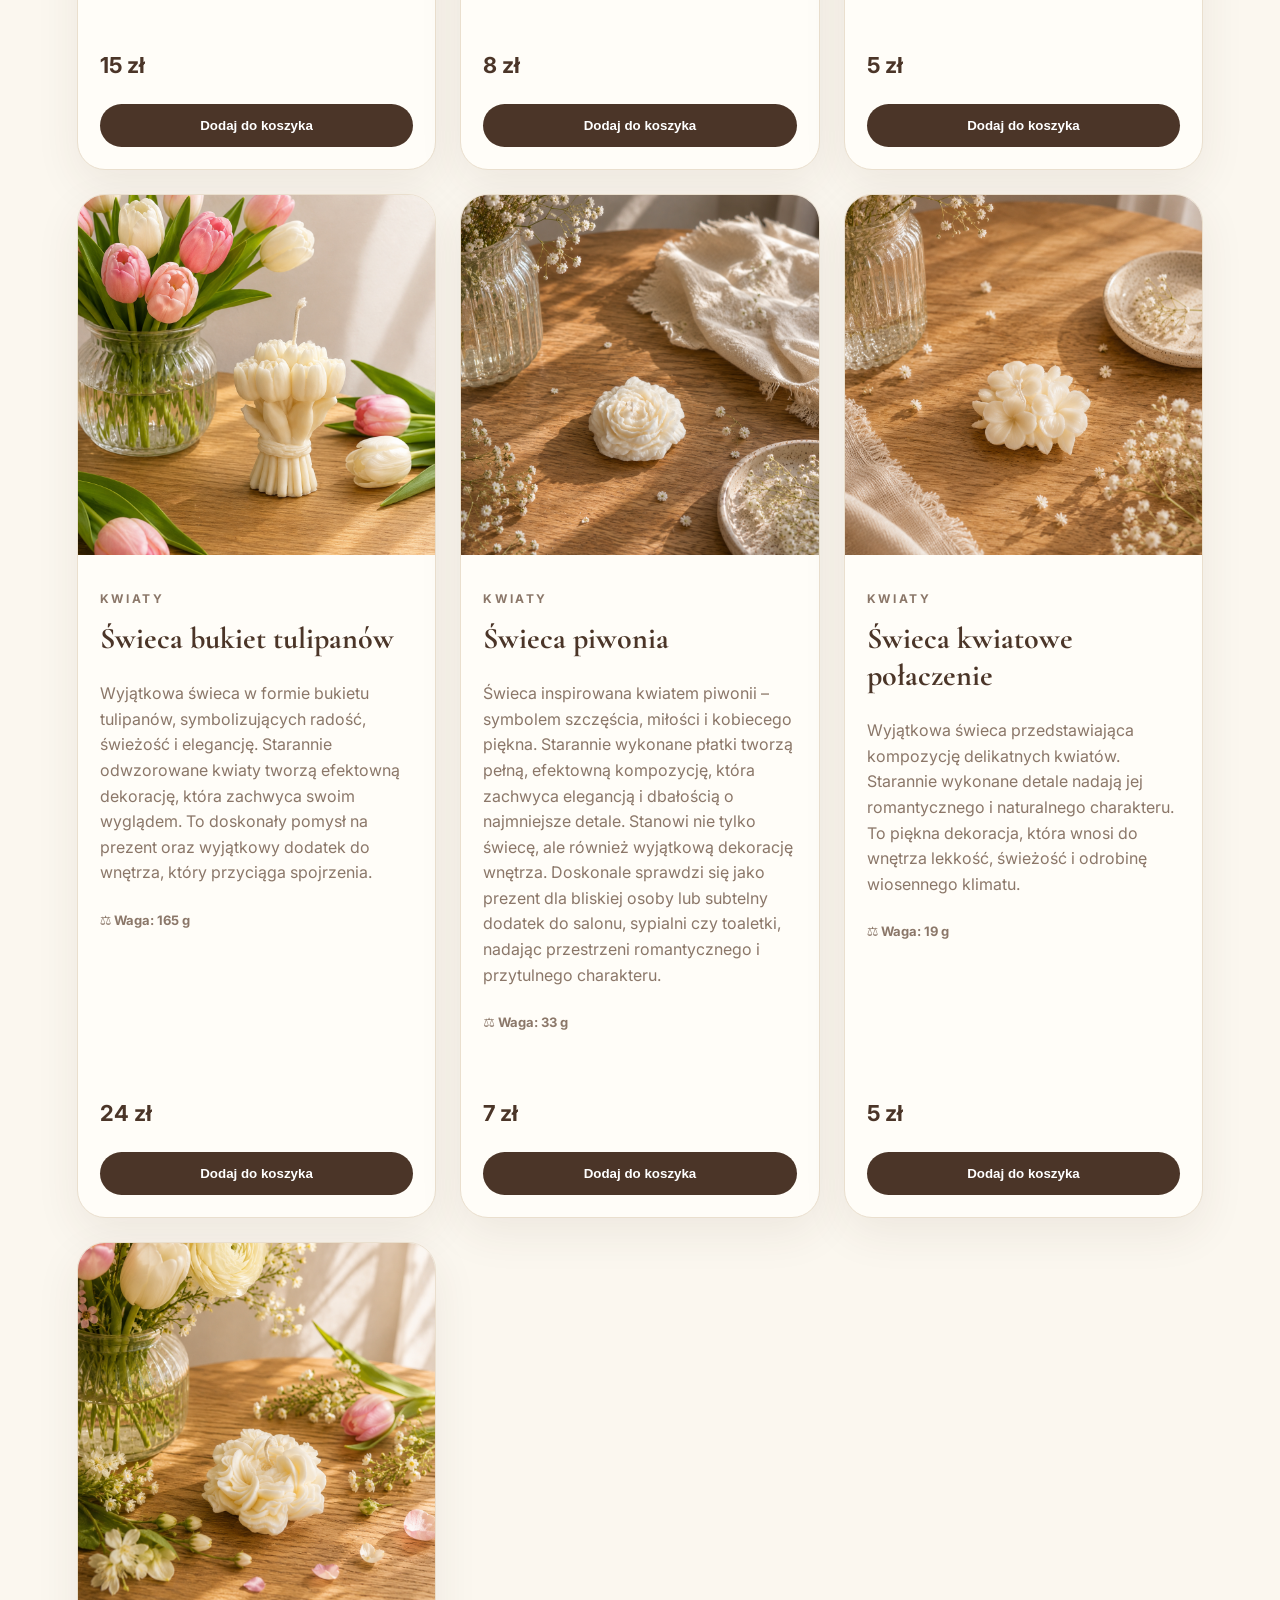
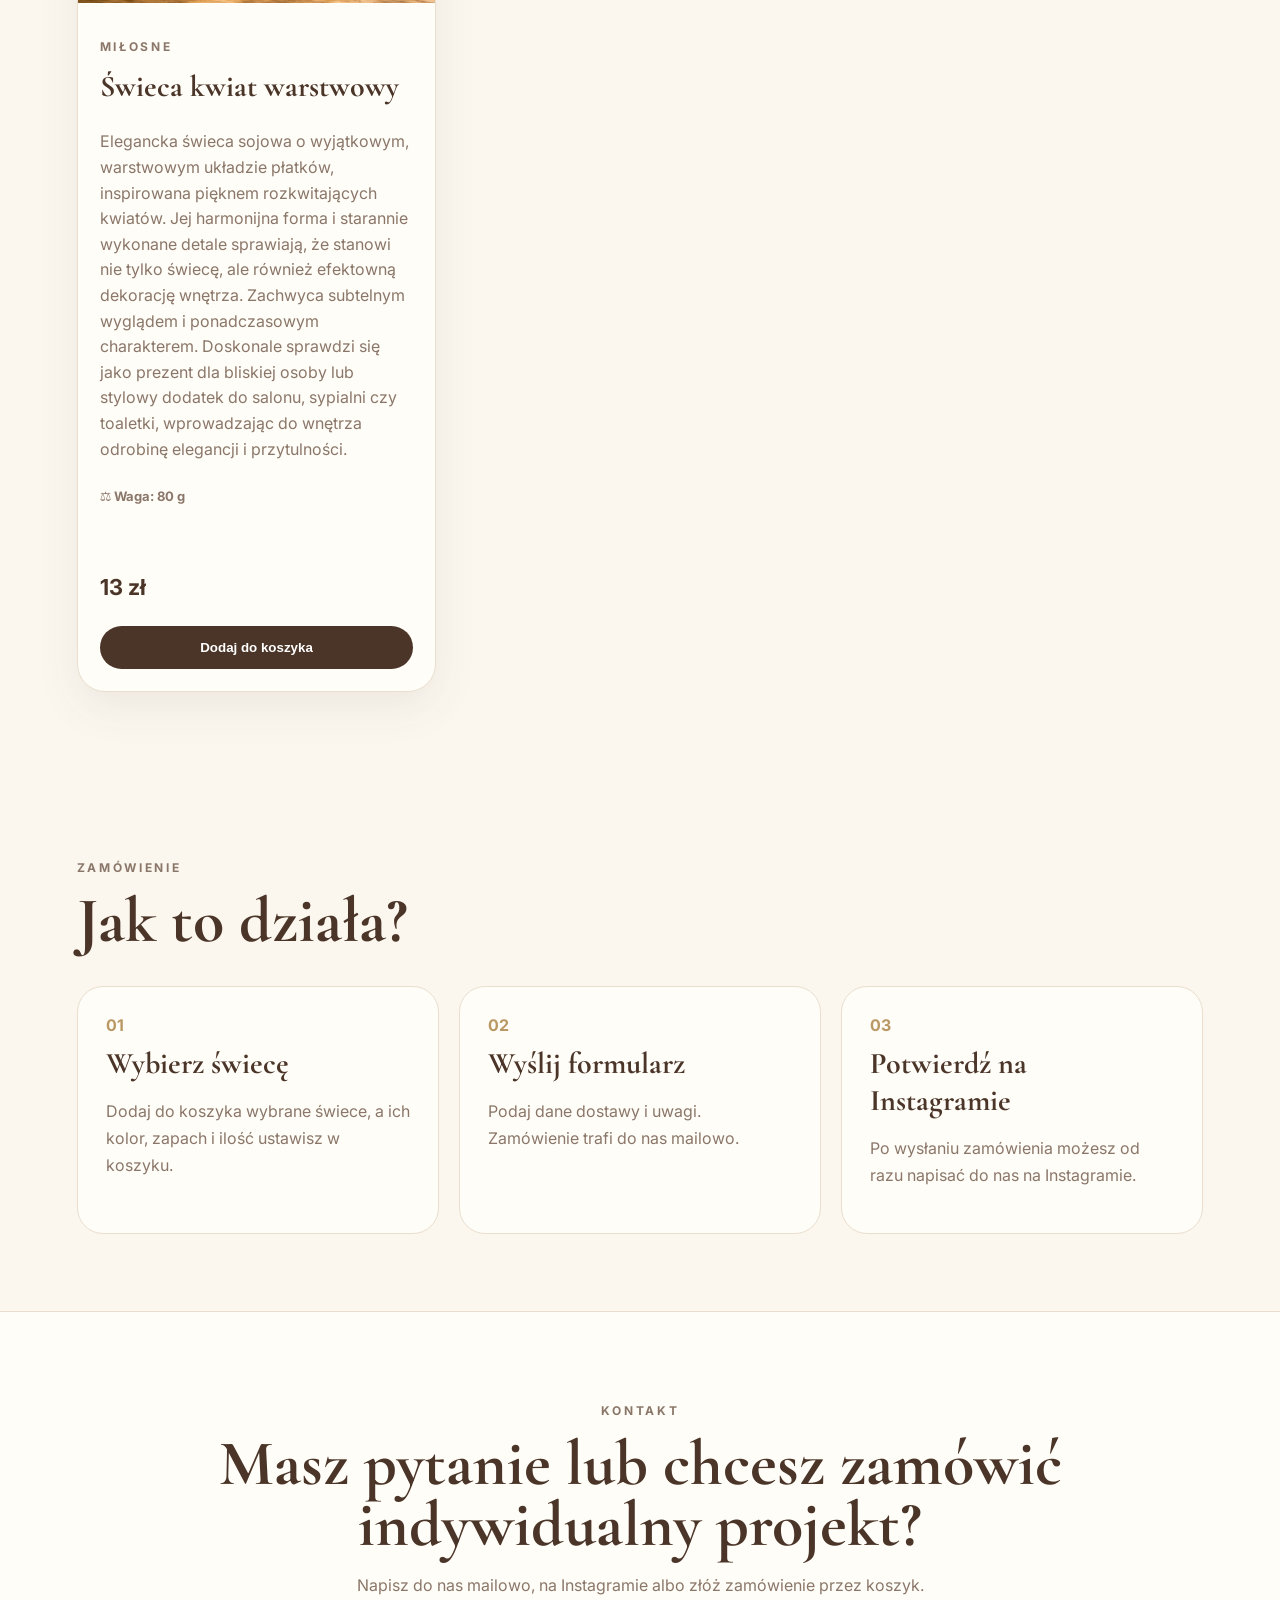
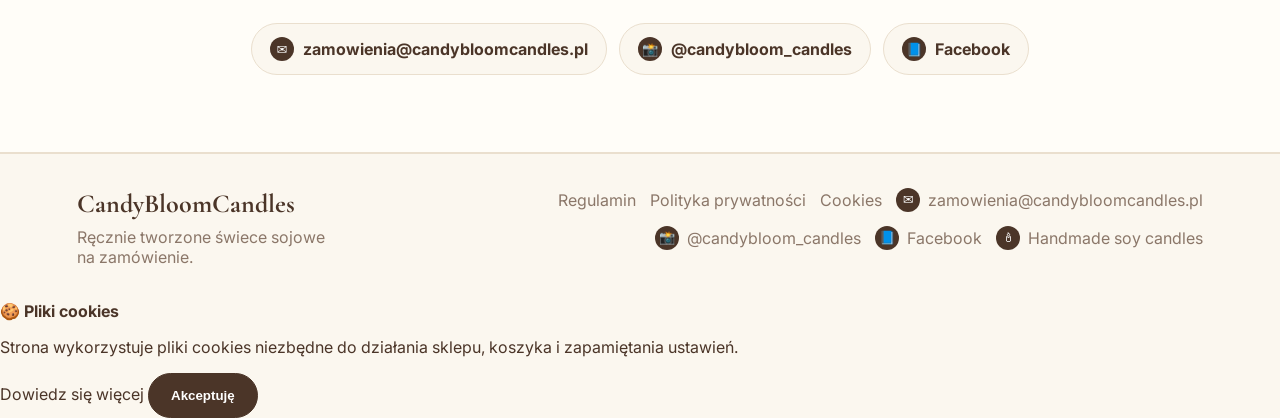
==== commit 9fd76e07: "candy" ====
--- a/index.html
+++ b/index.html
@@ -91,9 +91,12 @@
       <button class="close" id="closeCart">×</button>
       <h2>Koszyk</h2>
       <div id="cartItems" class="cart-items"></div>
-      <div class="total">Razem: <strong id="cartTotal">0 zł</strong></div>
+      <div class="total">Produkty: <strong id="cartProductsTotal">0 zł</strong></div>
+      <div class="total cart-delivery-line">Dostawa: <strong id="cartDeliveryTotal">0 zł</strong></div>
+      <div class="total cart-final-line">Do zapłaty: <strong id="cartTotal">0 zł</strong></div>
+      <p class="small-note minimum-order-note" id="minimumOrderNote">📦 Minimalna wartość zamówienia wynosi 20 zł za produkty, bez kosztów dostawy.</p>
 
-      <form name="zamowienie" id="orderForm">
+      <form name="zamowienie" id="orderForm" style="display:none">
         <input type="hidden" name="form-name" value="zamowienie" />
         <p class="hidden"><label>Nie wypełniaj: <input name="bot-field" /></label></p>
         <input type="hidden" name="koszyk" id="cartData" />
--- a/style.css
+++ b/style.css
@@ -351,3 +351,48 @@
   color:var(--muted);
   font-weight:700;
 }
+
+/* CandyBloom — minimum zamówienia */
+.minimum-order-note{
+  background:#fff;
+  border:1px solid var(--line);
+  border-radius:16px;
+  padding:12px 14px;
+  margin:10px 0 16px;
+}
+.minimum-order-note.warning{
+  border-color:#d8b6a6;
+  color:#8b2f1d;
+}
+.minimum-order-note.ok{
+  border-color:#bde8ca;
+  color:#1e6b3a;
+}
+
+
+/* CandyBloom — podsumowanie koszyka i minimum zamówienia */
+.cart-delivery-line{
+  font-size:16px;
+  color:var(--muted);
+  margin-top:4px;
+}
+.cart-final-line{
+  border-top:1px solid var(--line);
+  padding-top:12px;
+  margin-top:10px;
+}
+.minimum-order-note{
+  background:#fff;
+  border:1px solid var(--line);
+  border-radius:16px;
+  padding:12px 14px;
+  margin:10px 0 16px;
+}
+.minimum-order-note.warning{
+  border-color:#d8b6a6;
+  color:#8b2f1d;
+}
+.minimum-order-note.ok{
+  border-color:#bde8ca;
+  color:#1e6b3a;
+}
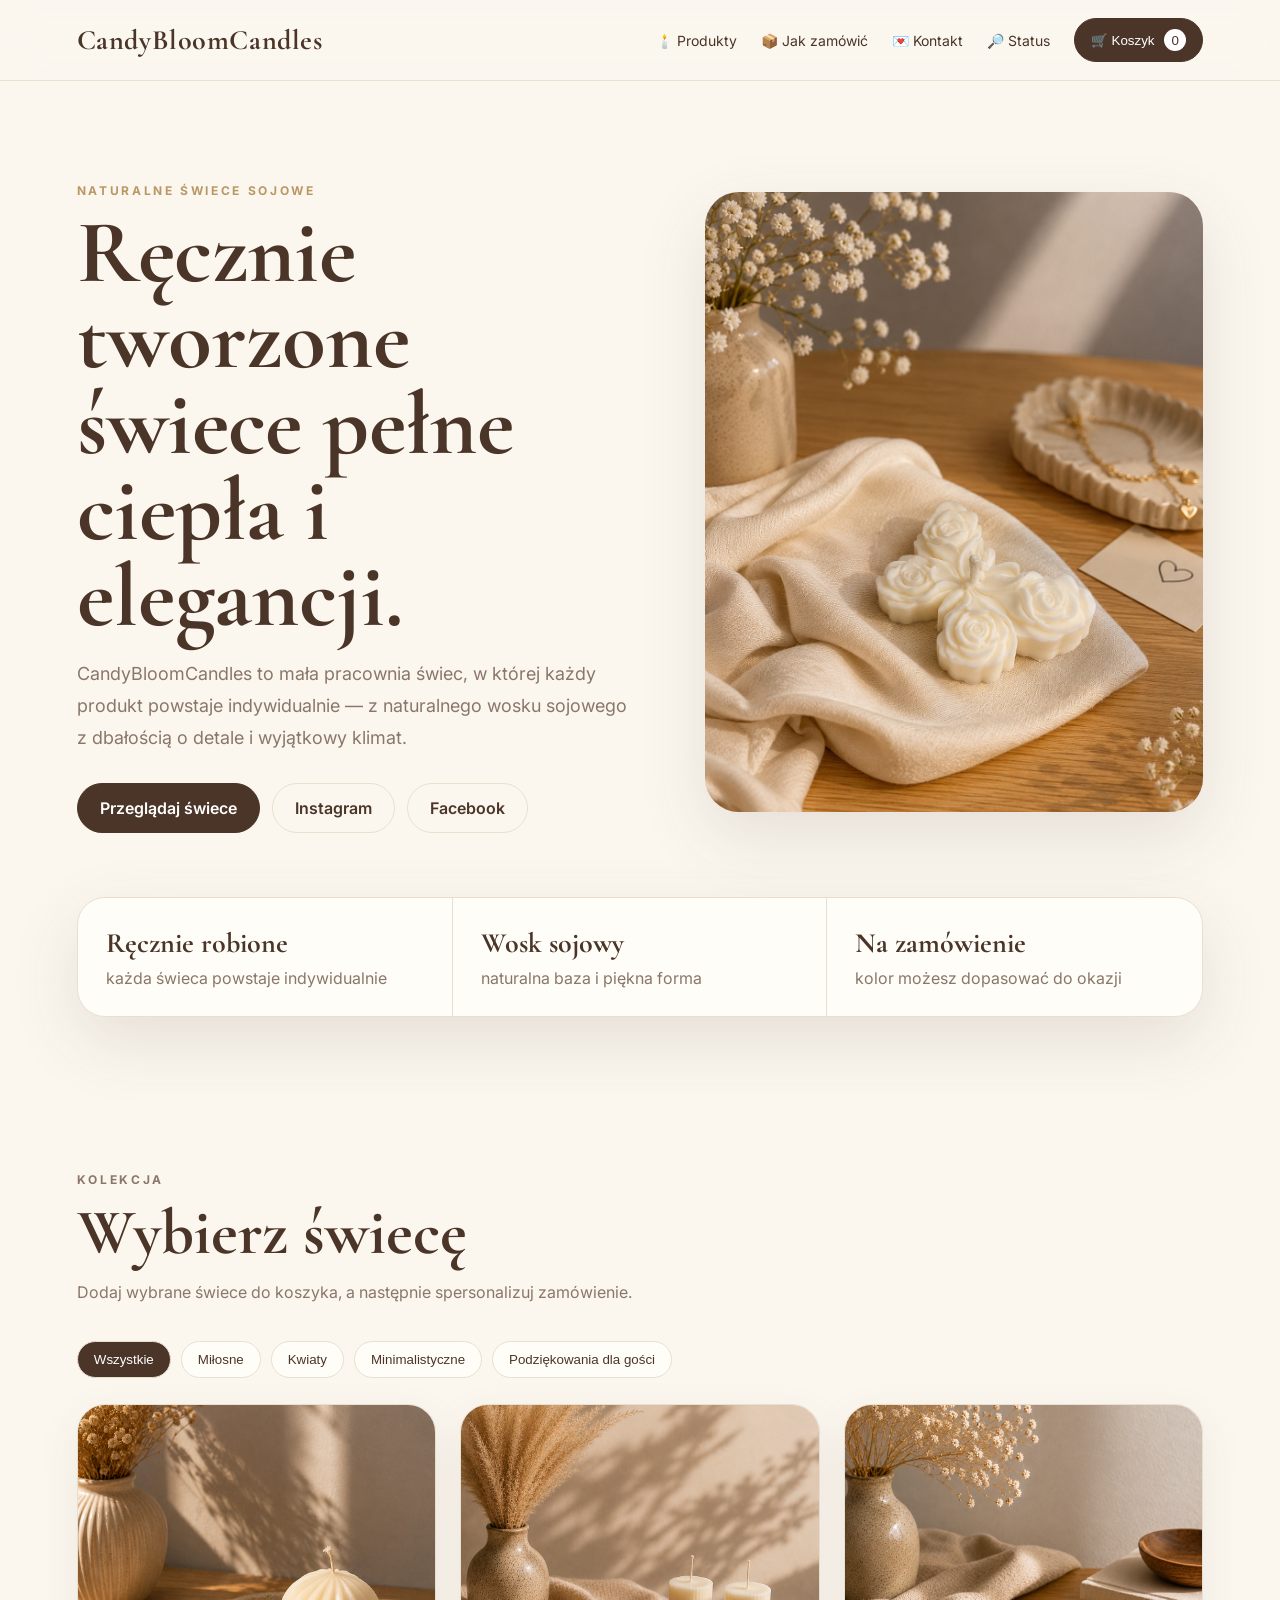
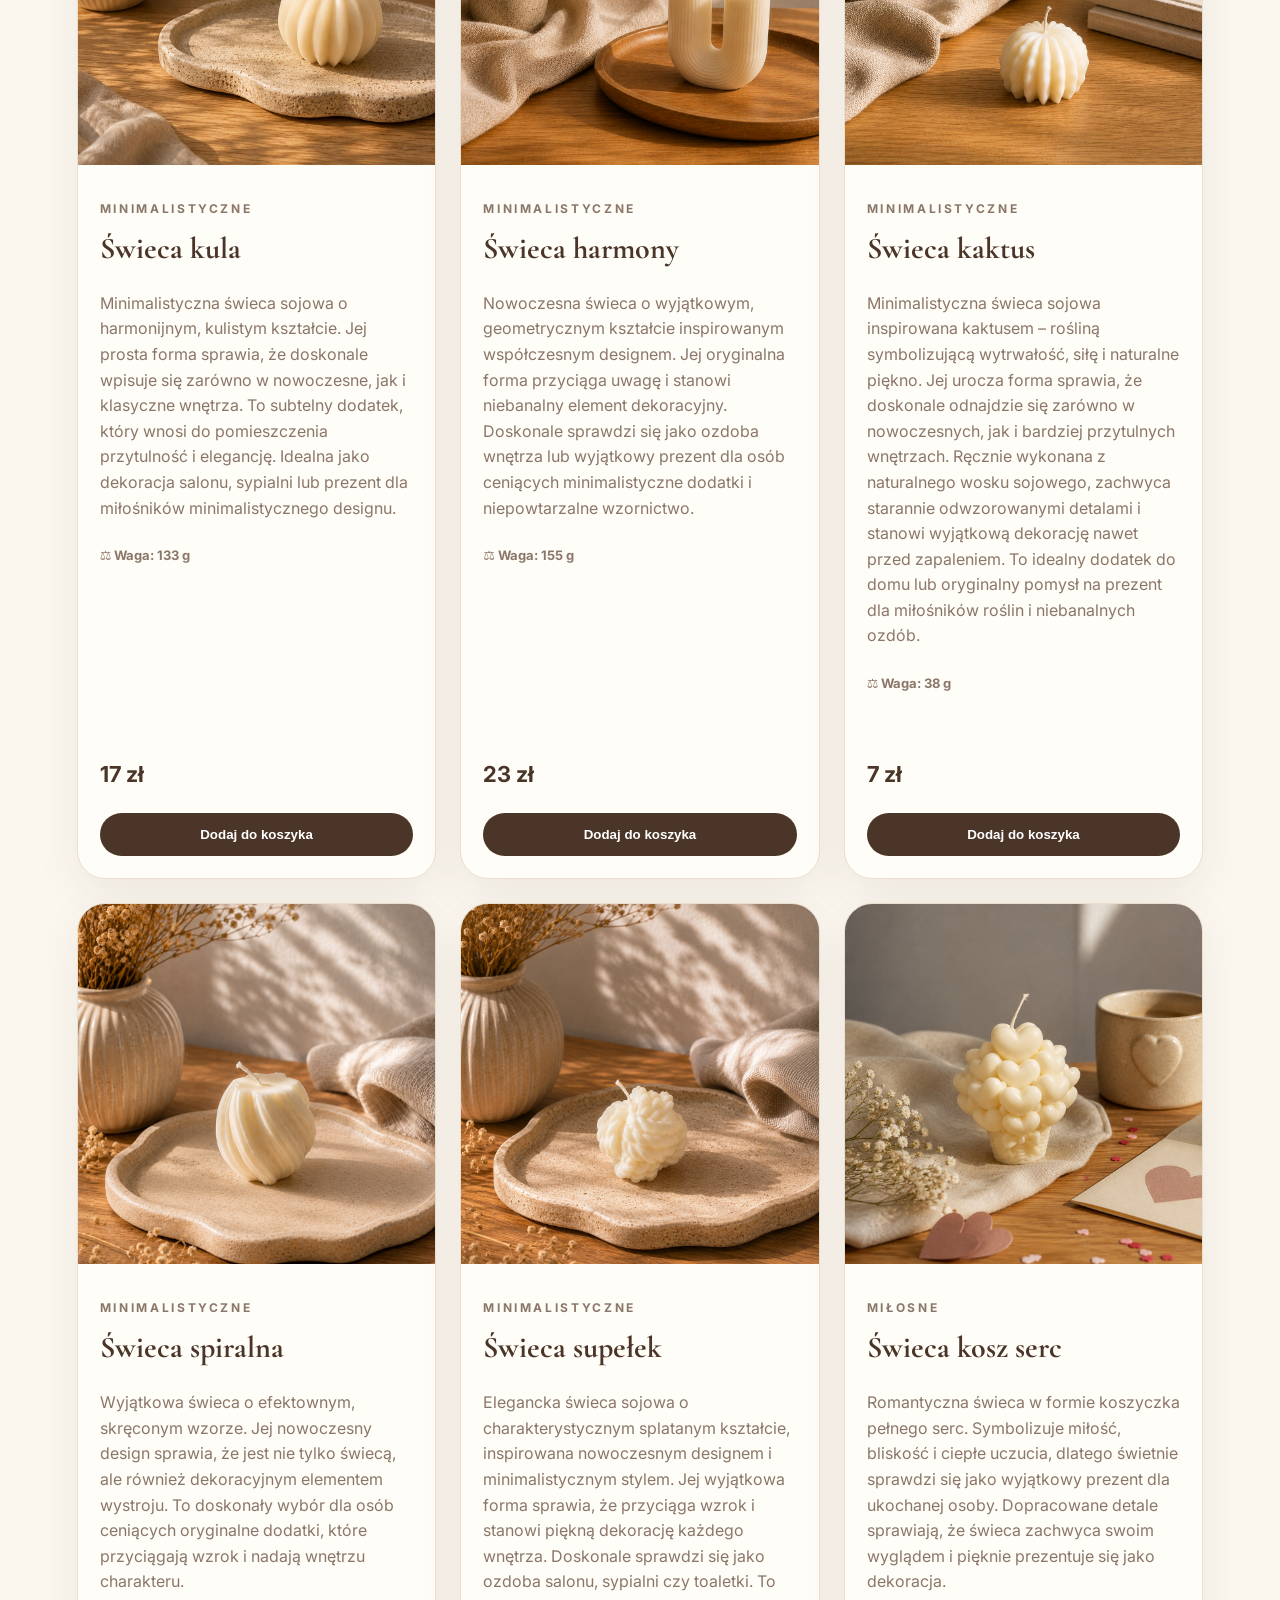
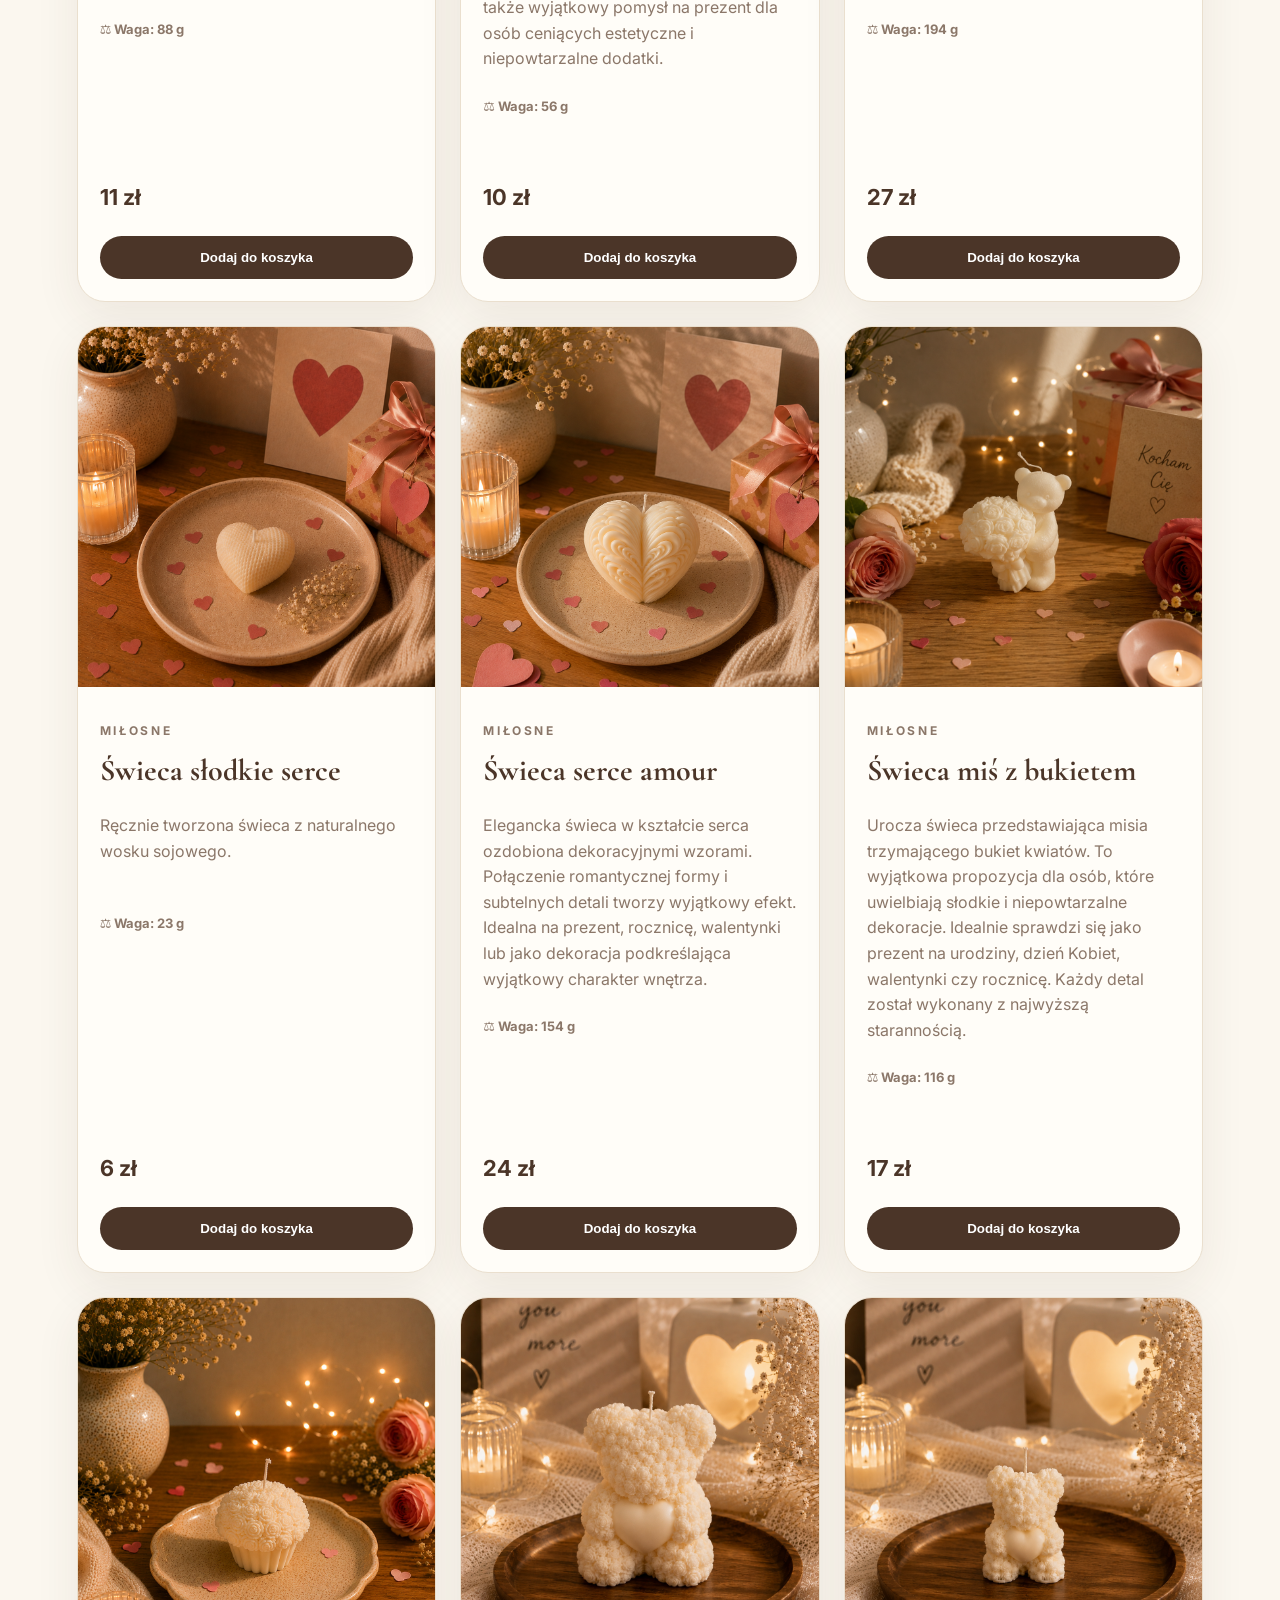
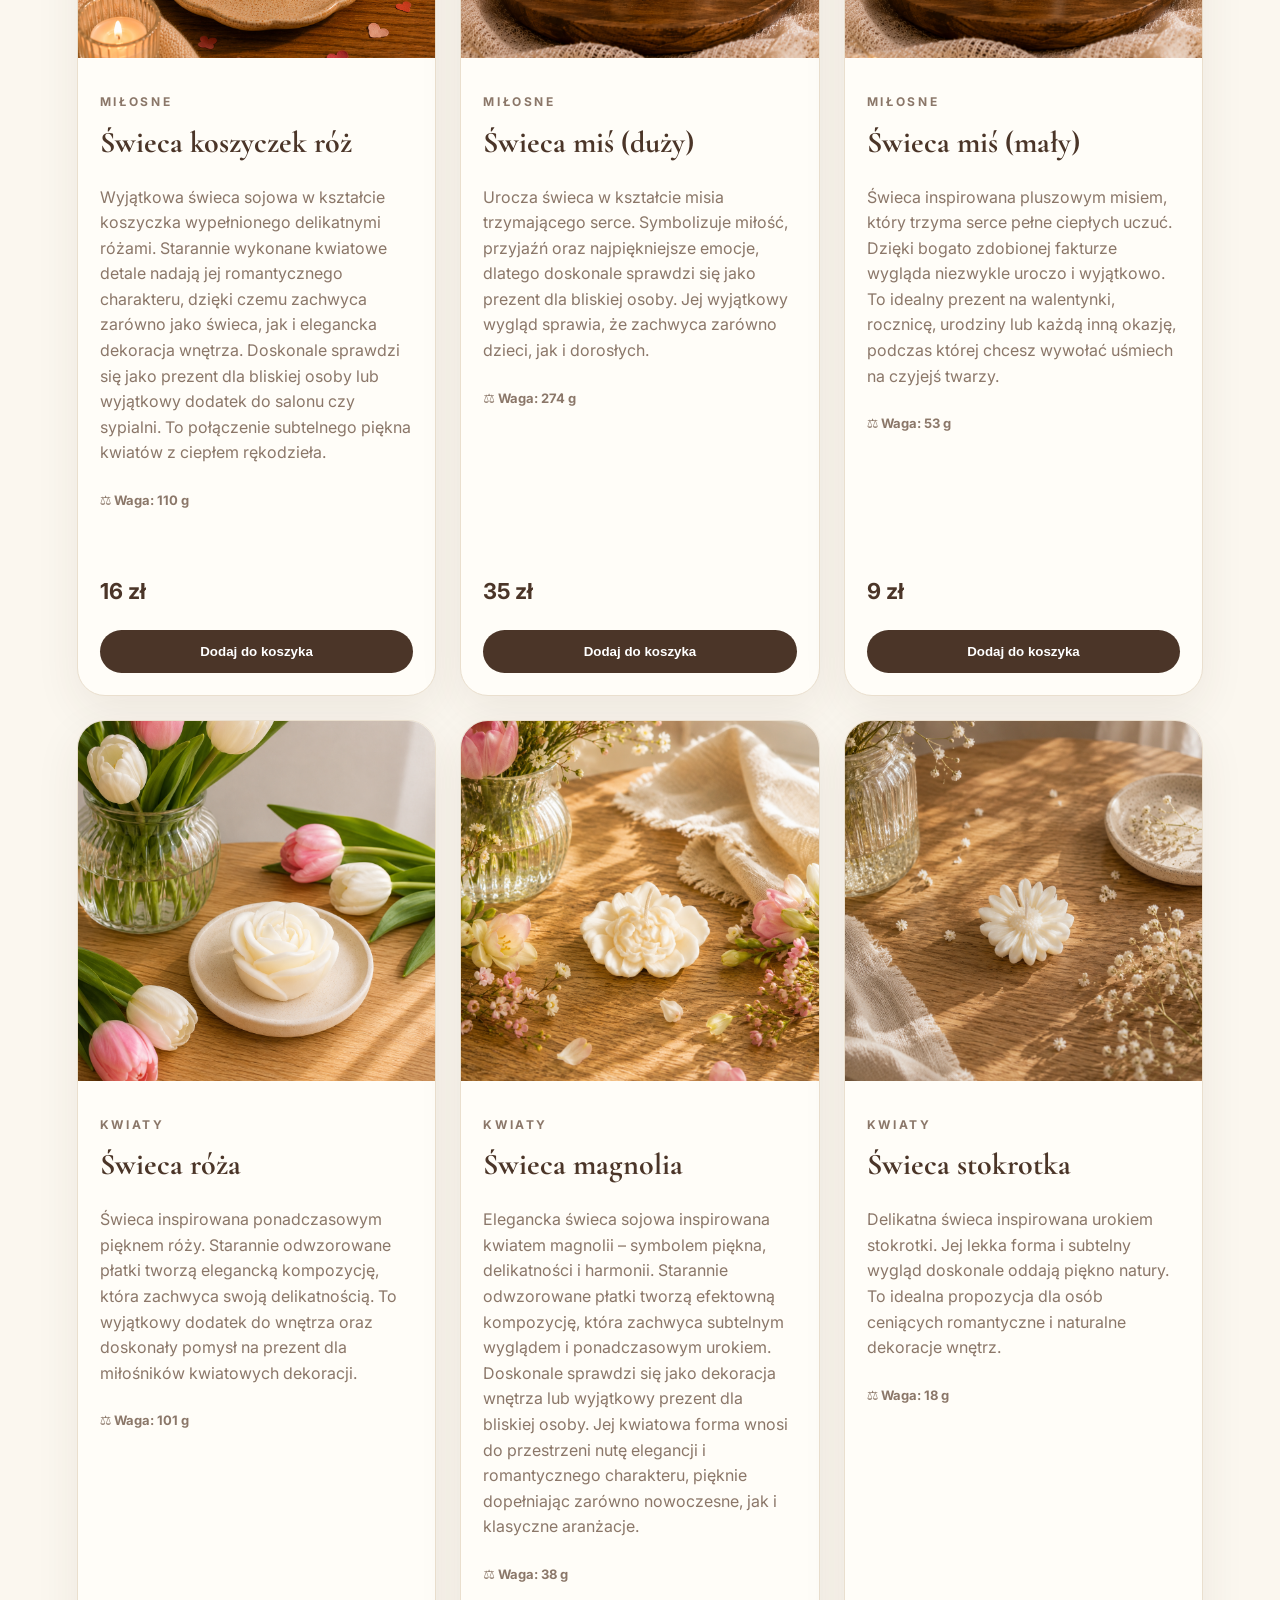
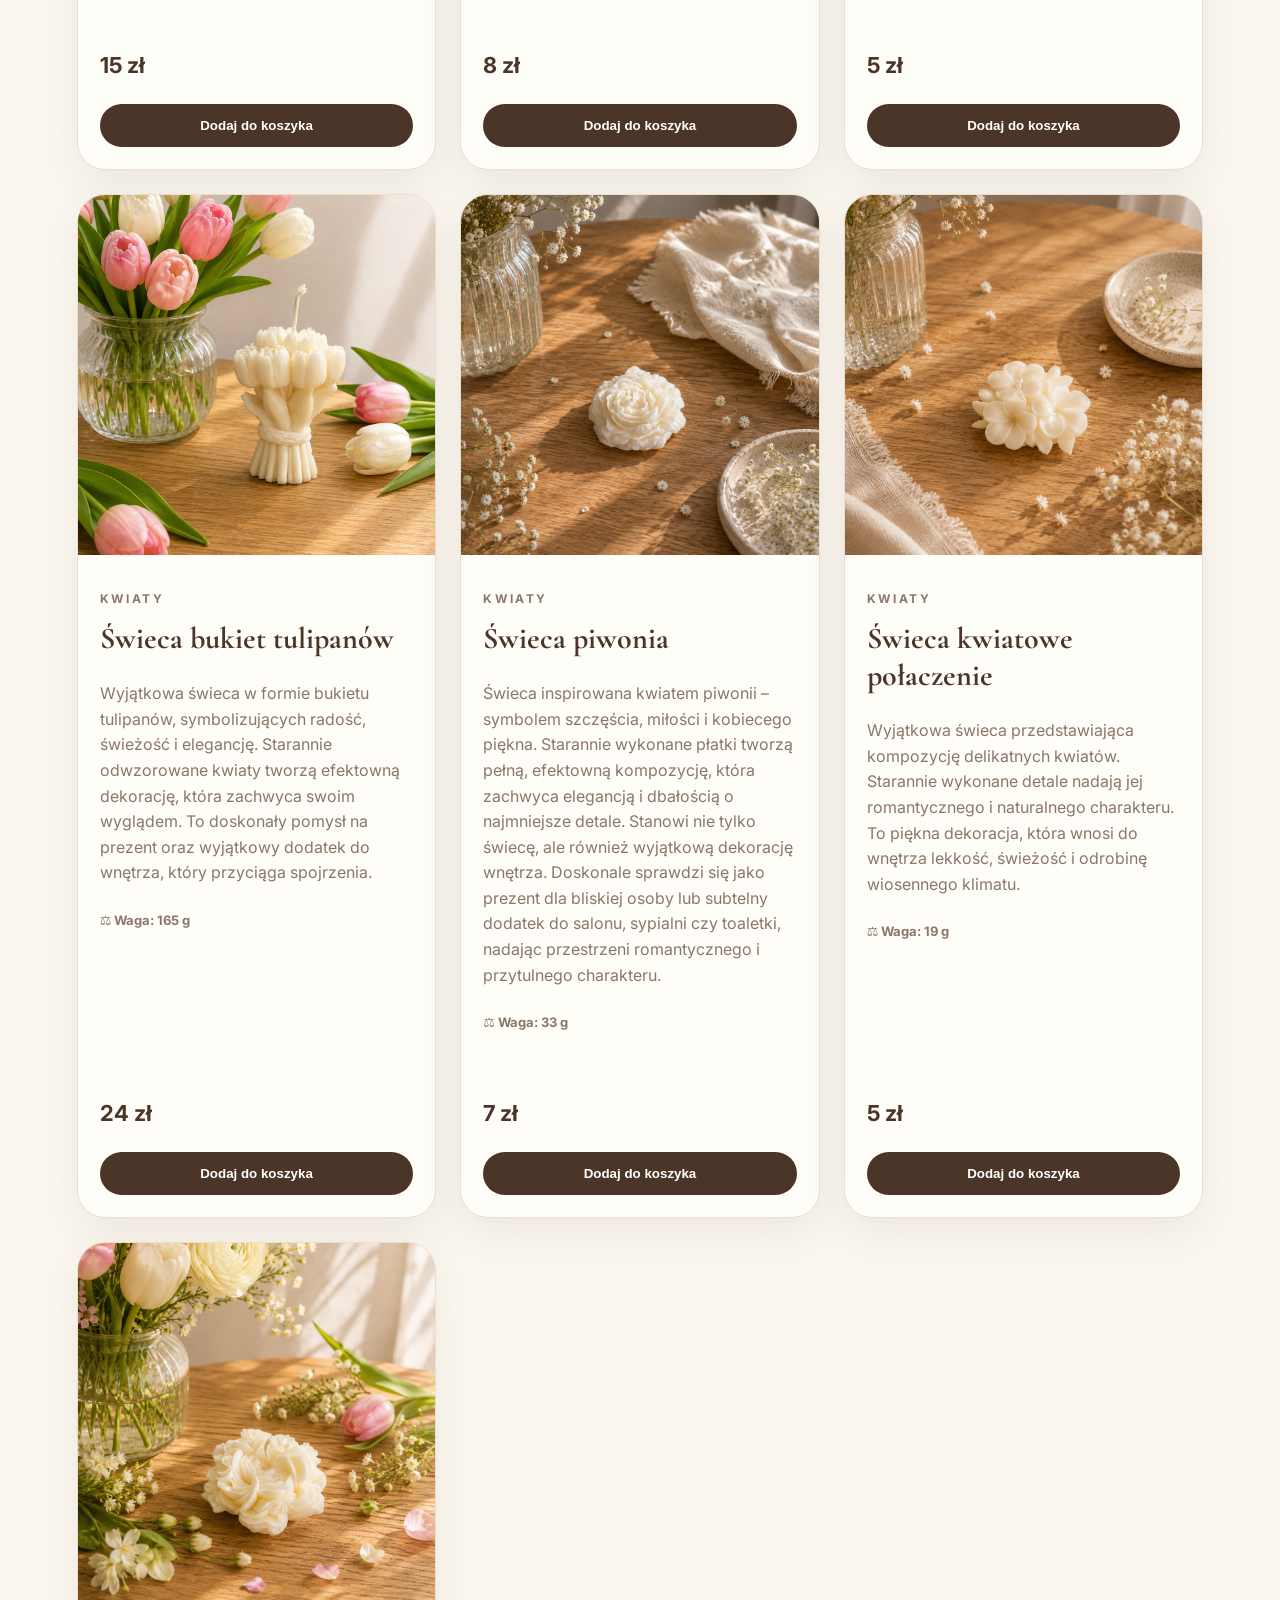
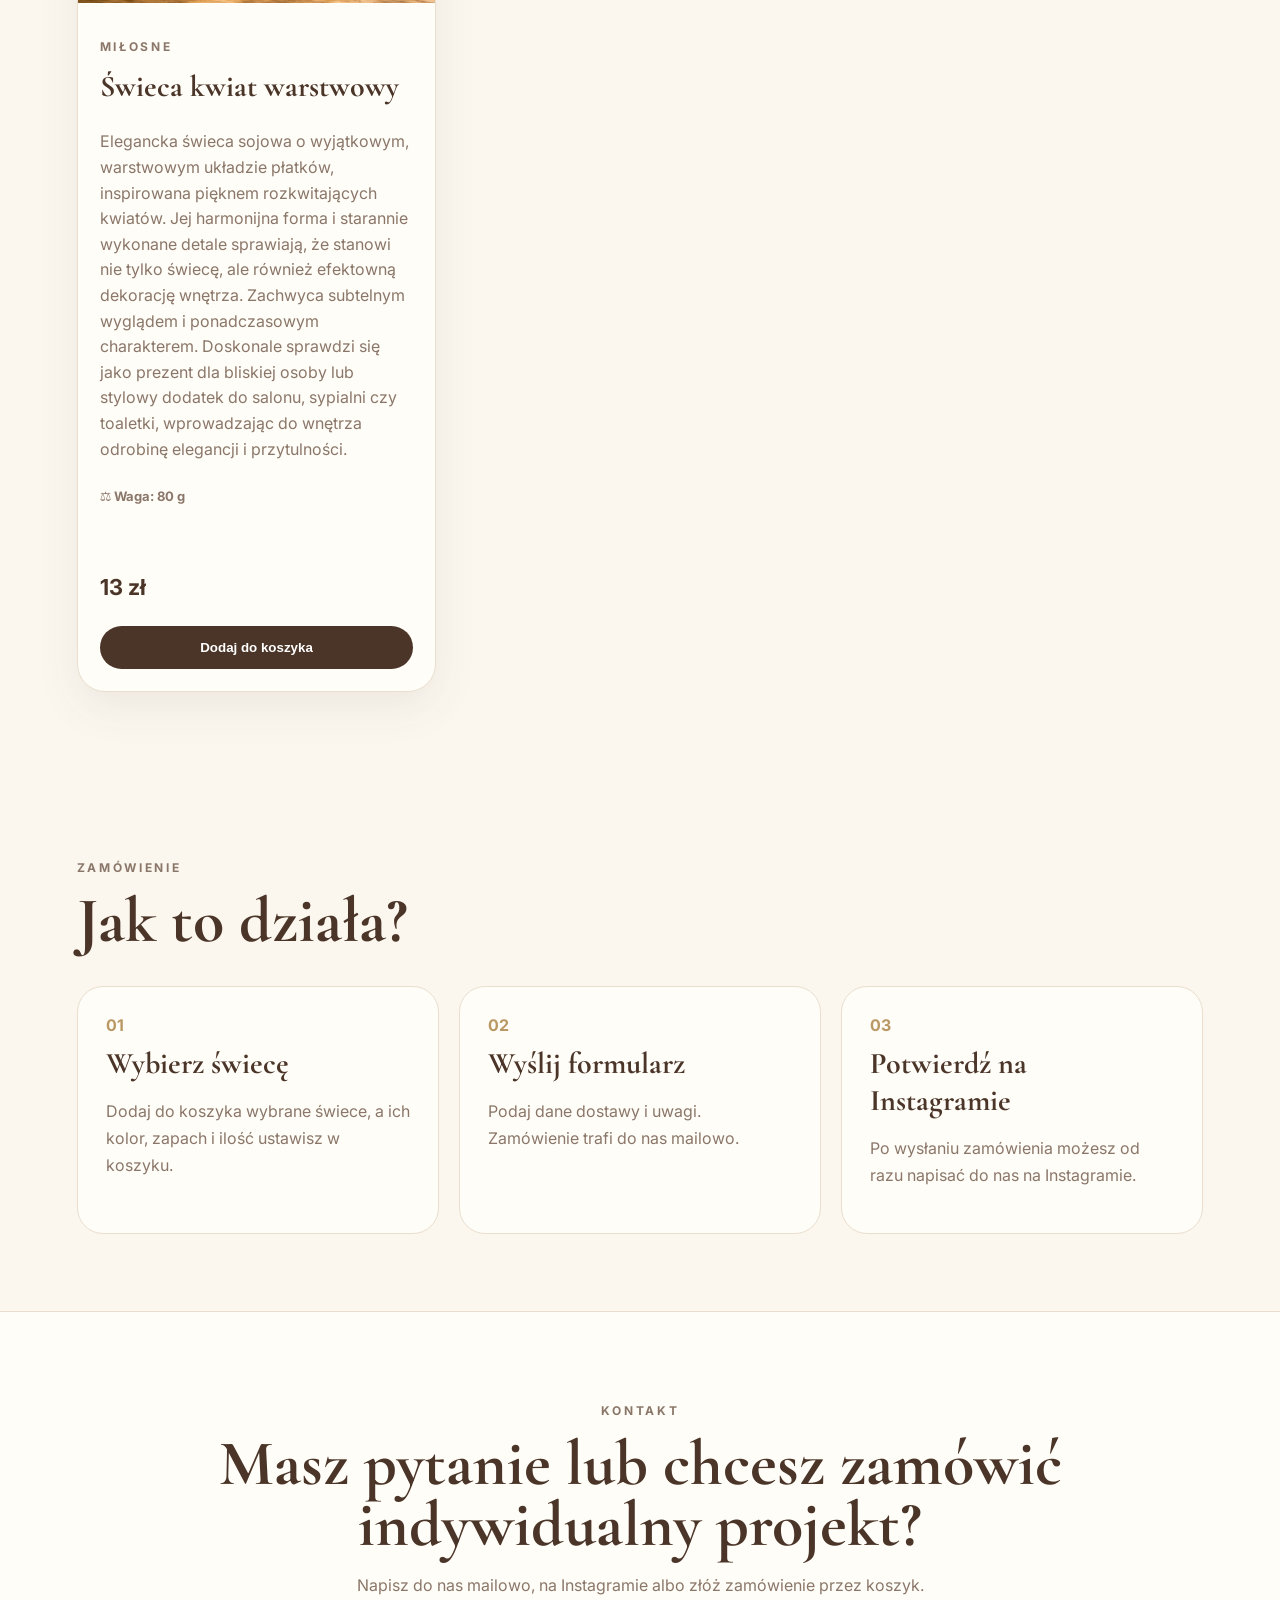
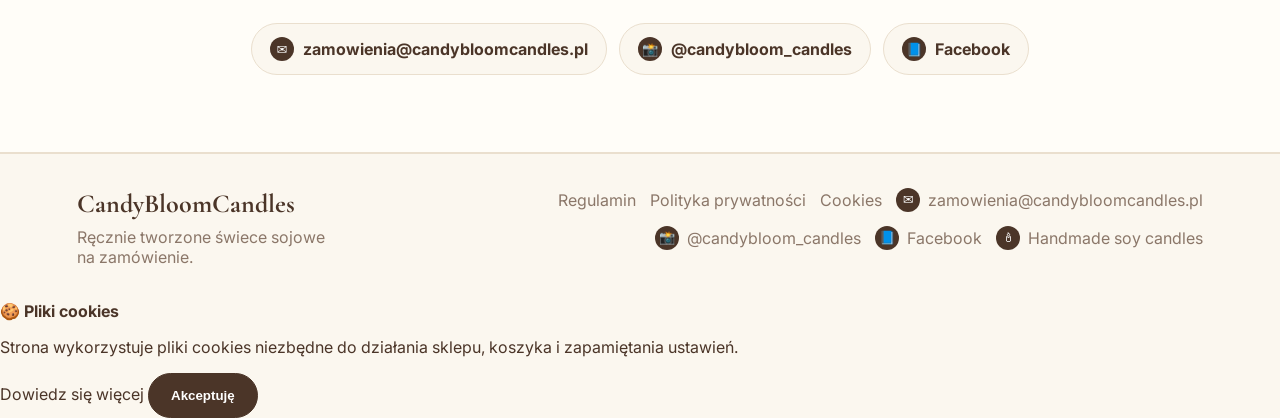
==== commit edb250f4: "candy" ====
--- a/index.html
+++ b/index.html
@@ -27,7 +27,7 @@
       <div class="hero-text">
         <p class="eyebrow">Naturalne świece sojowe</p>
         <h1>Ręcznie tworzone świece pełne ciepła i elegancji.</h1>
-        <p class="hero-copy">CandyBloomCandles to mała pracownia świec, w której każdy produkt powstaje indywidualnie — z naturalnego wosku sojowego, dbałością o detale i wyjątkowy klimat.</p>
+        <p class="hero-copy">CandyBloomCandles to mała pracownia świec, w której każdy produkt powstaje indywidualnie — z naturalnego wosku sojowego z dbałością o detale i wyjątkowy klimat.</p>
         <div class="hero-actions">
           <a class="primary" href="#produkty">Przeglądaj świece</a>
           <a class="secondary" href="https://instagram.com/candybloom_candles" target="_blank" rel="noreferrer">Instagram</a>
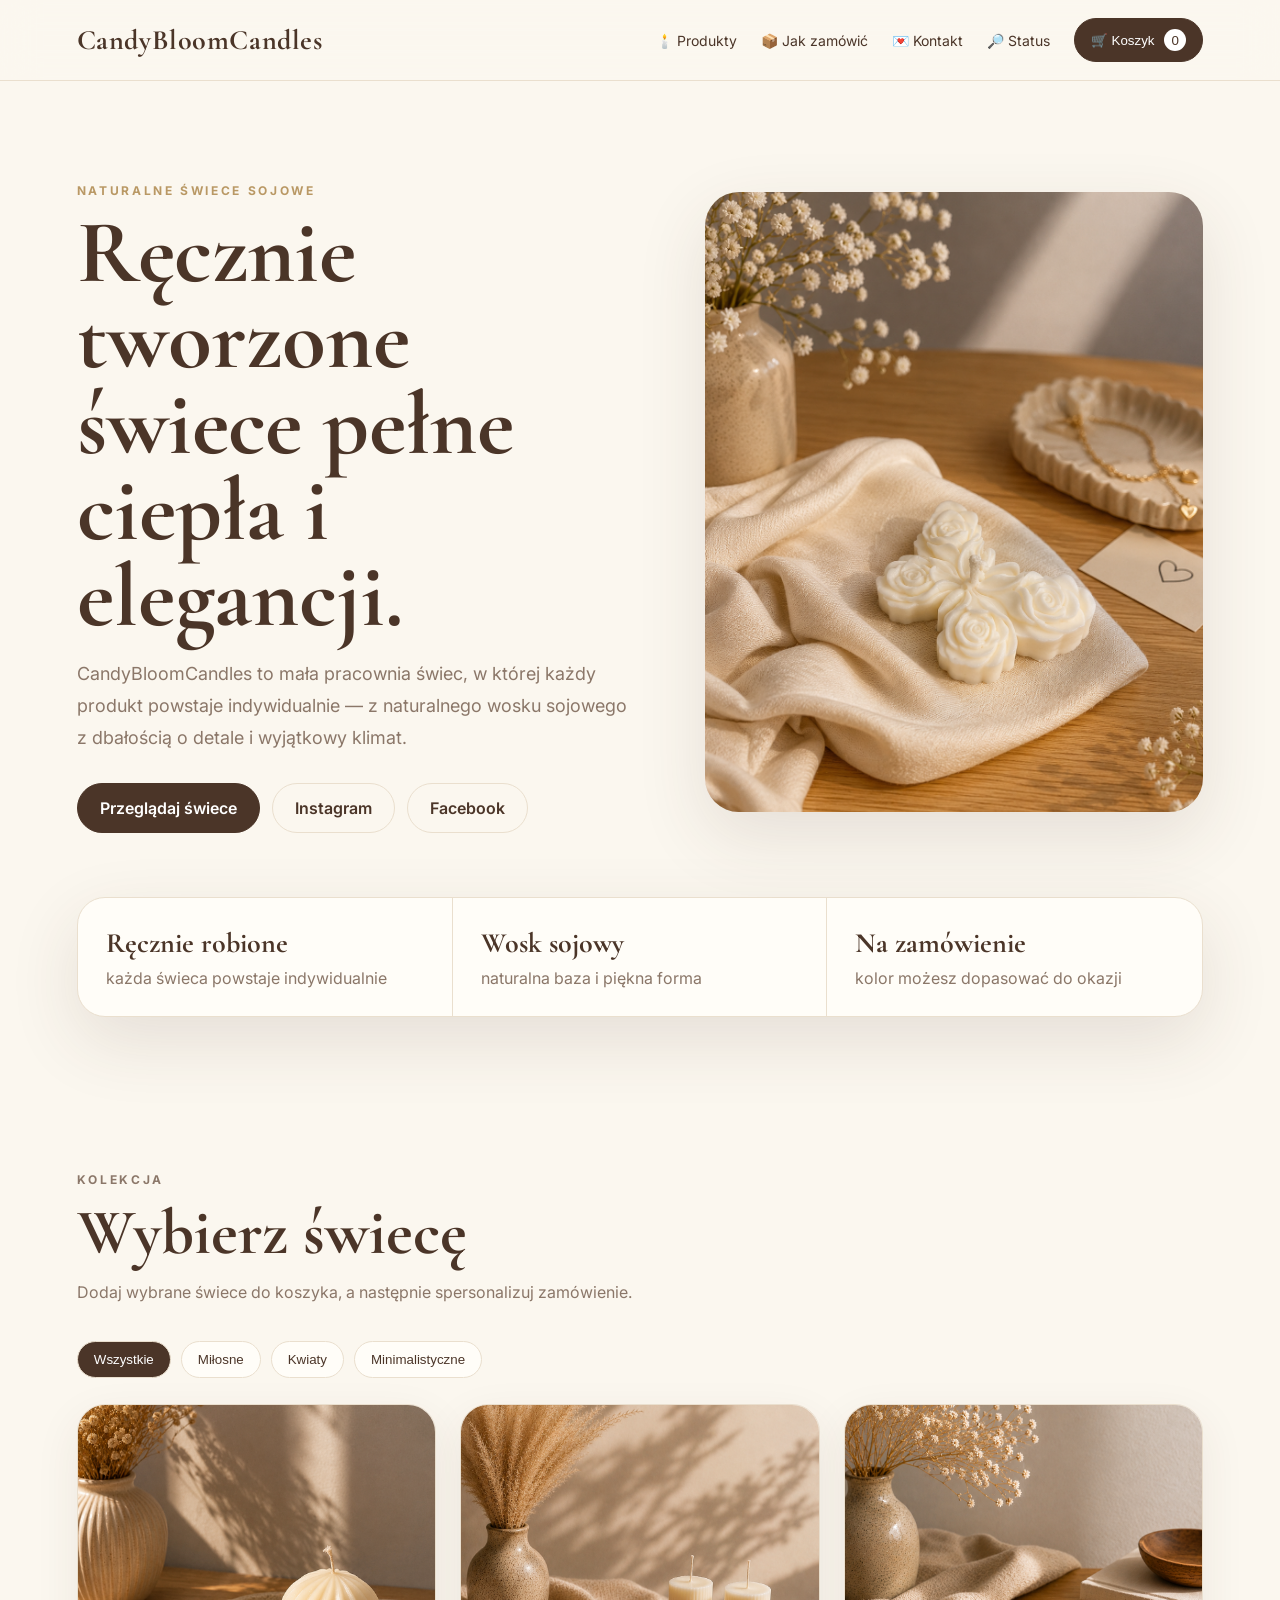
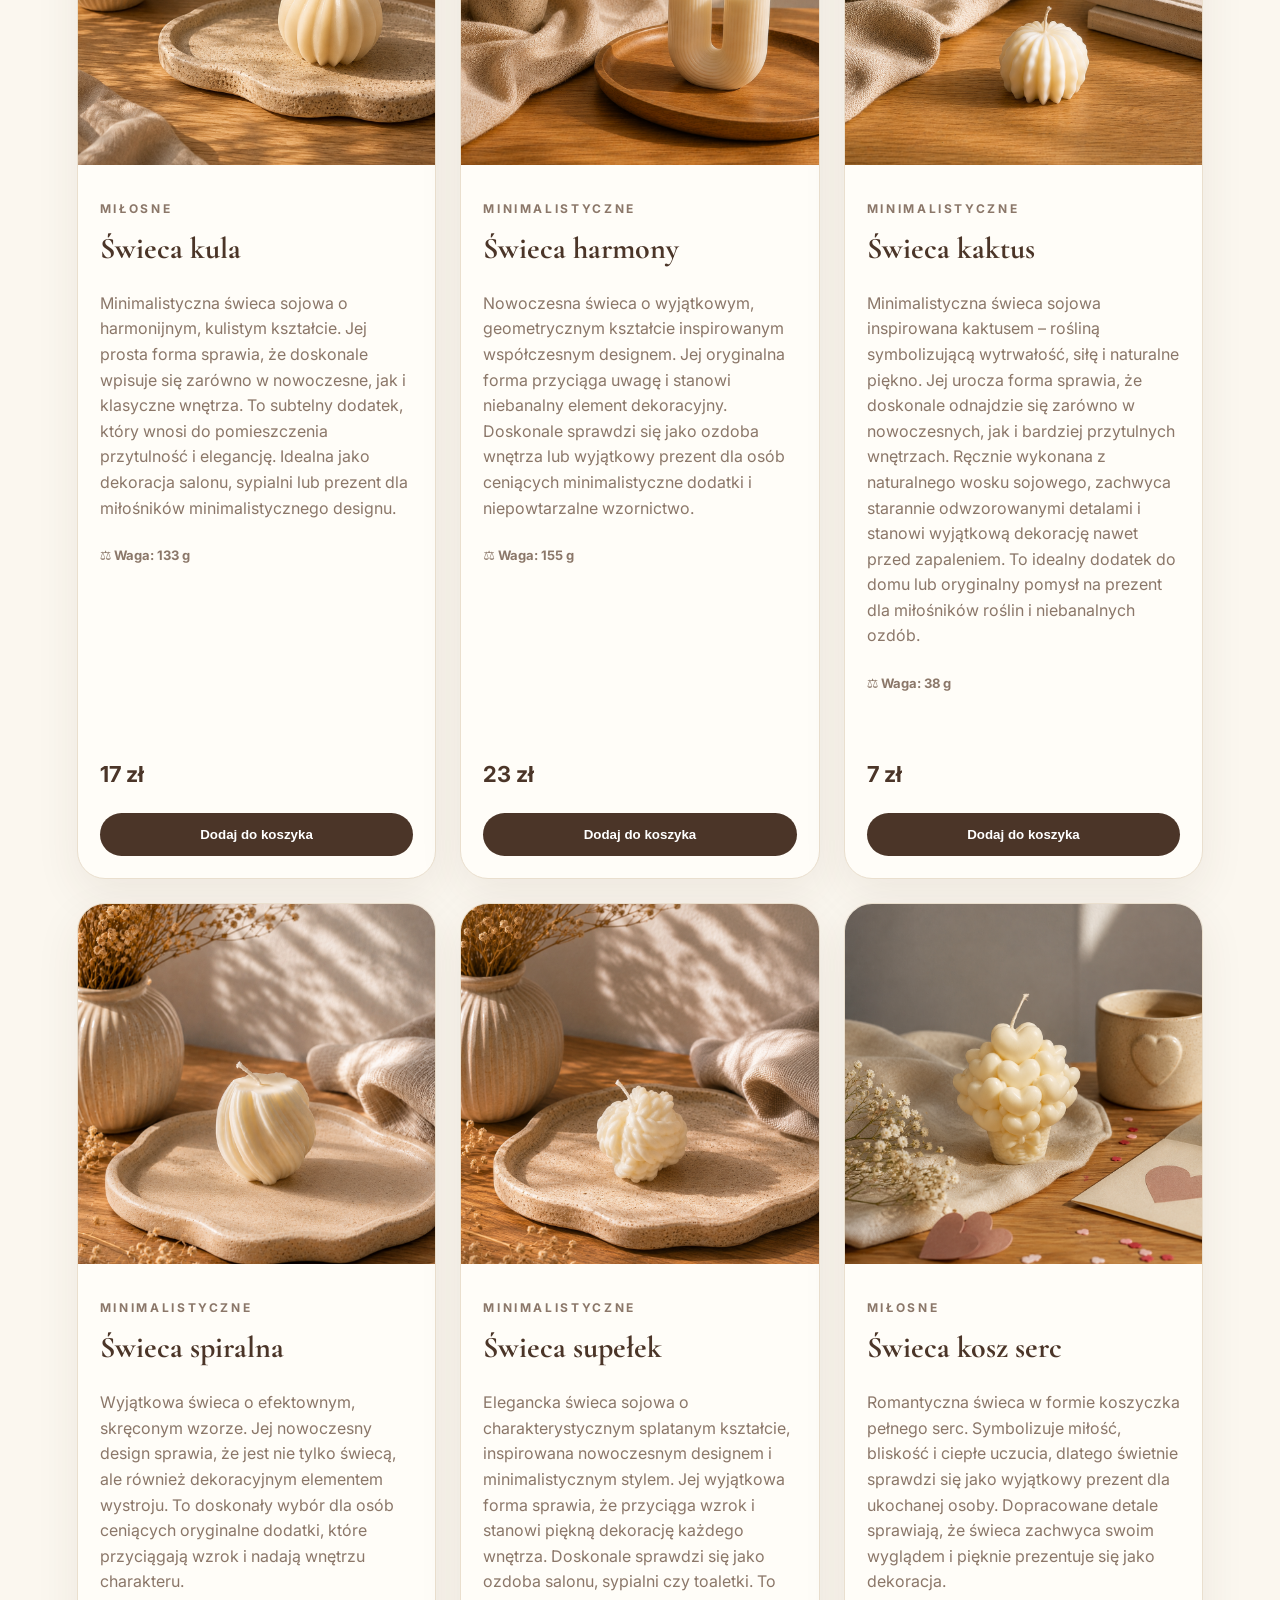
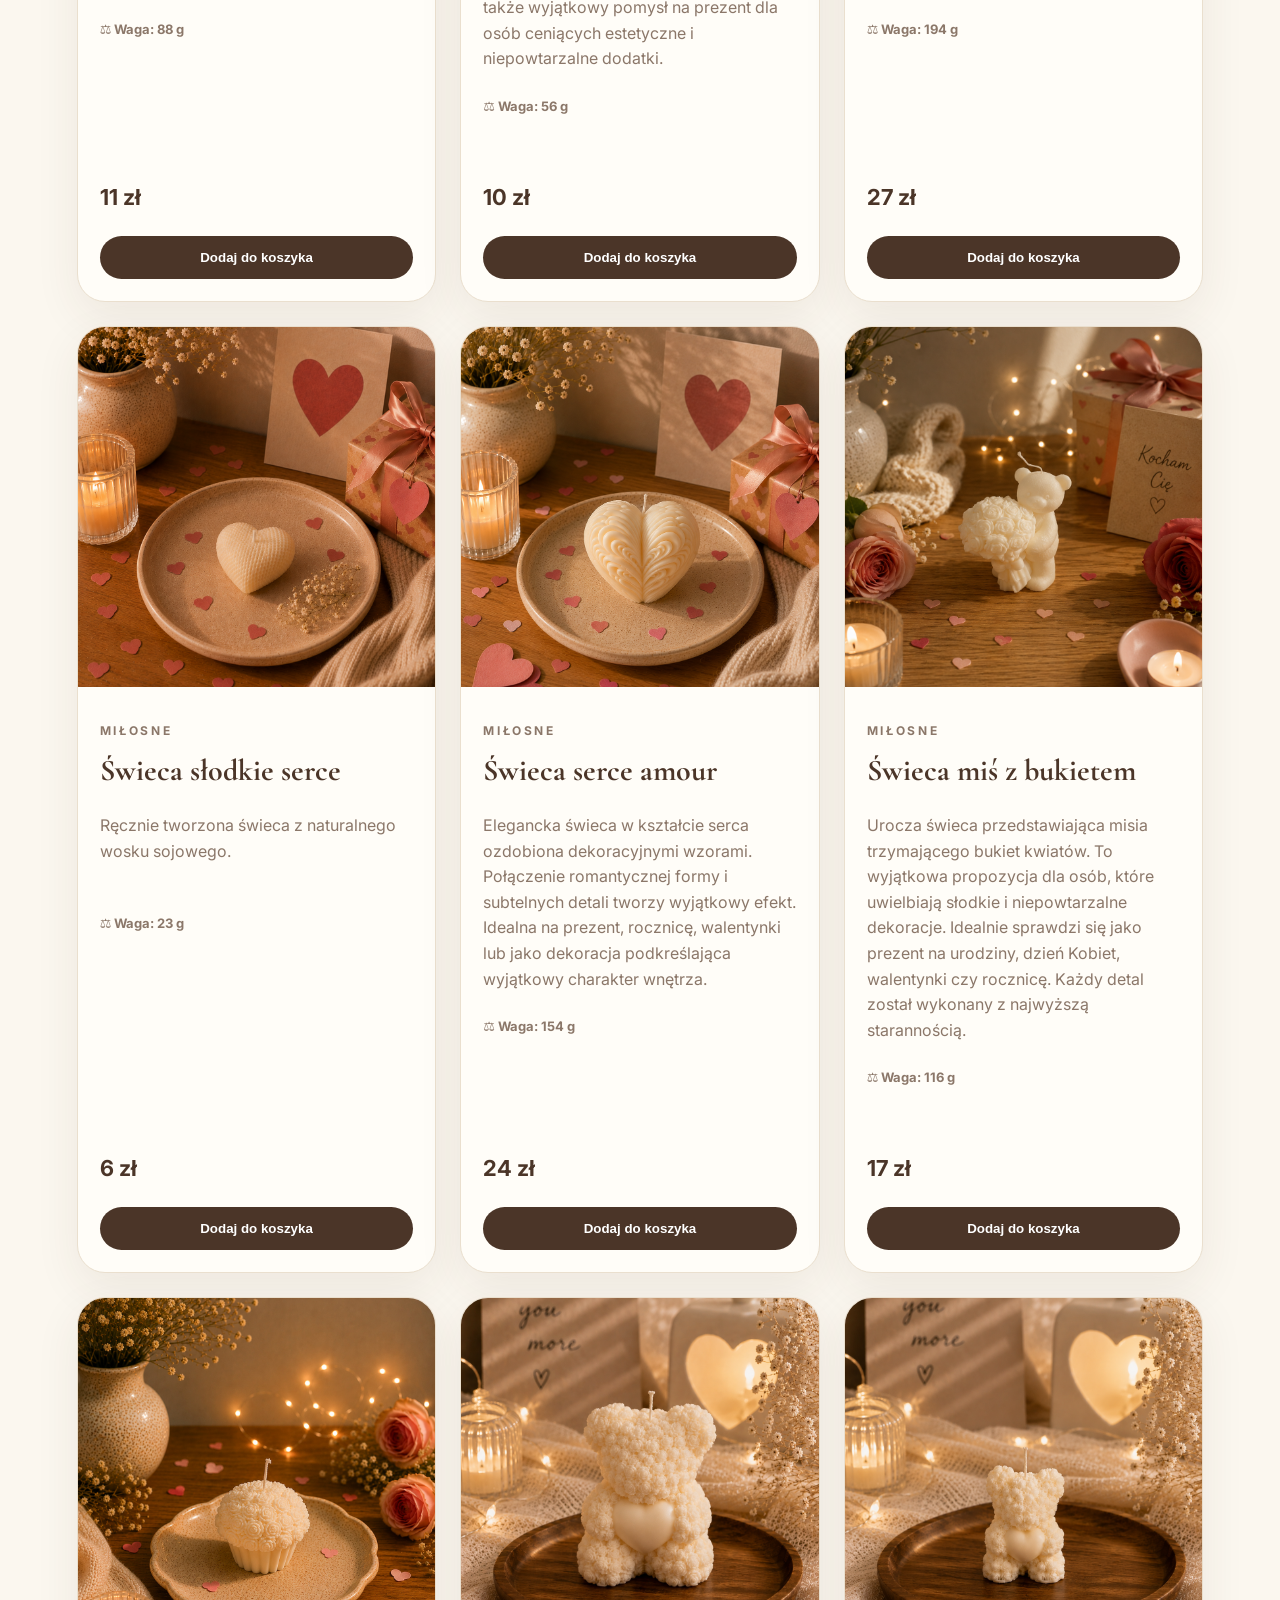
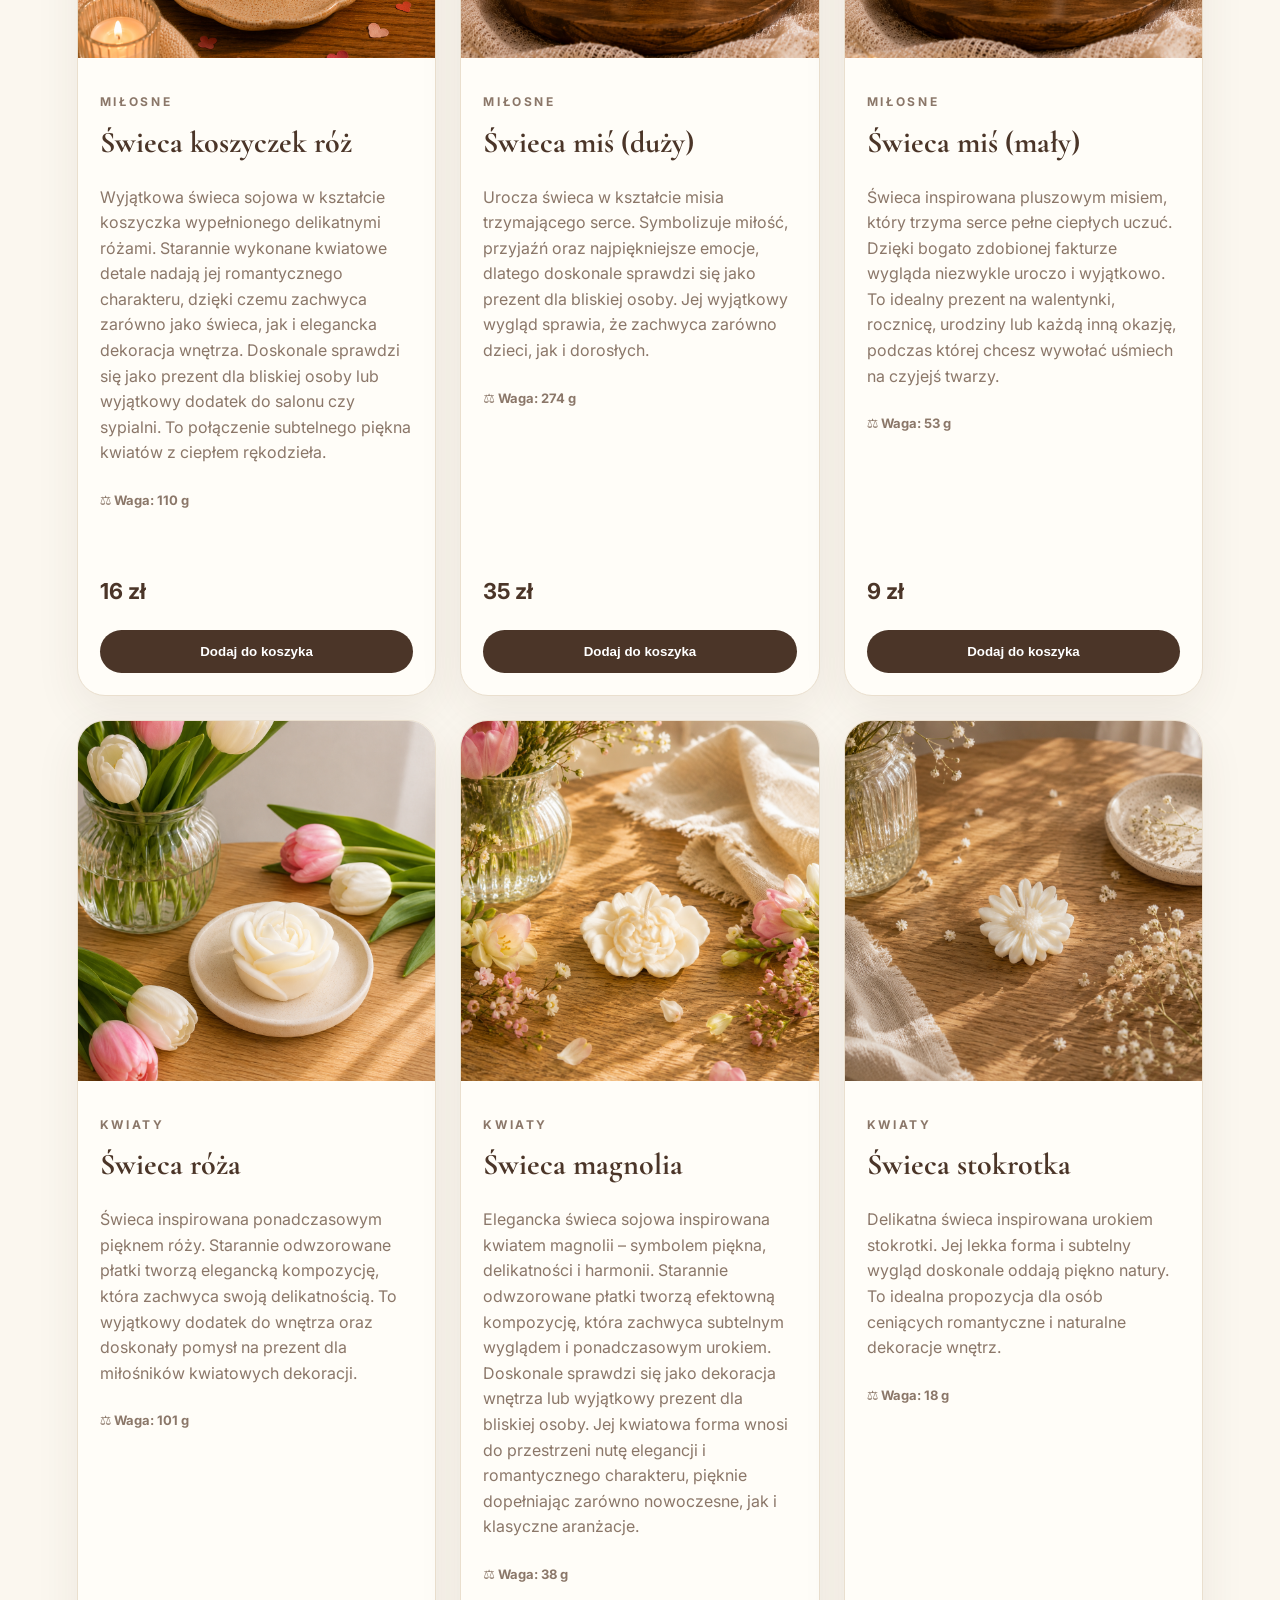
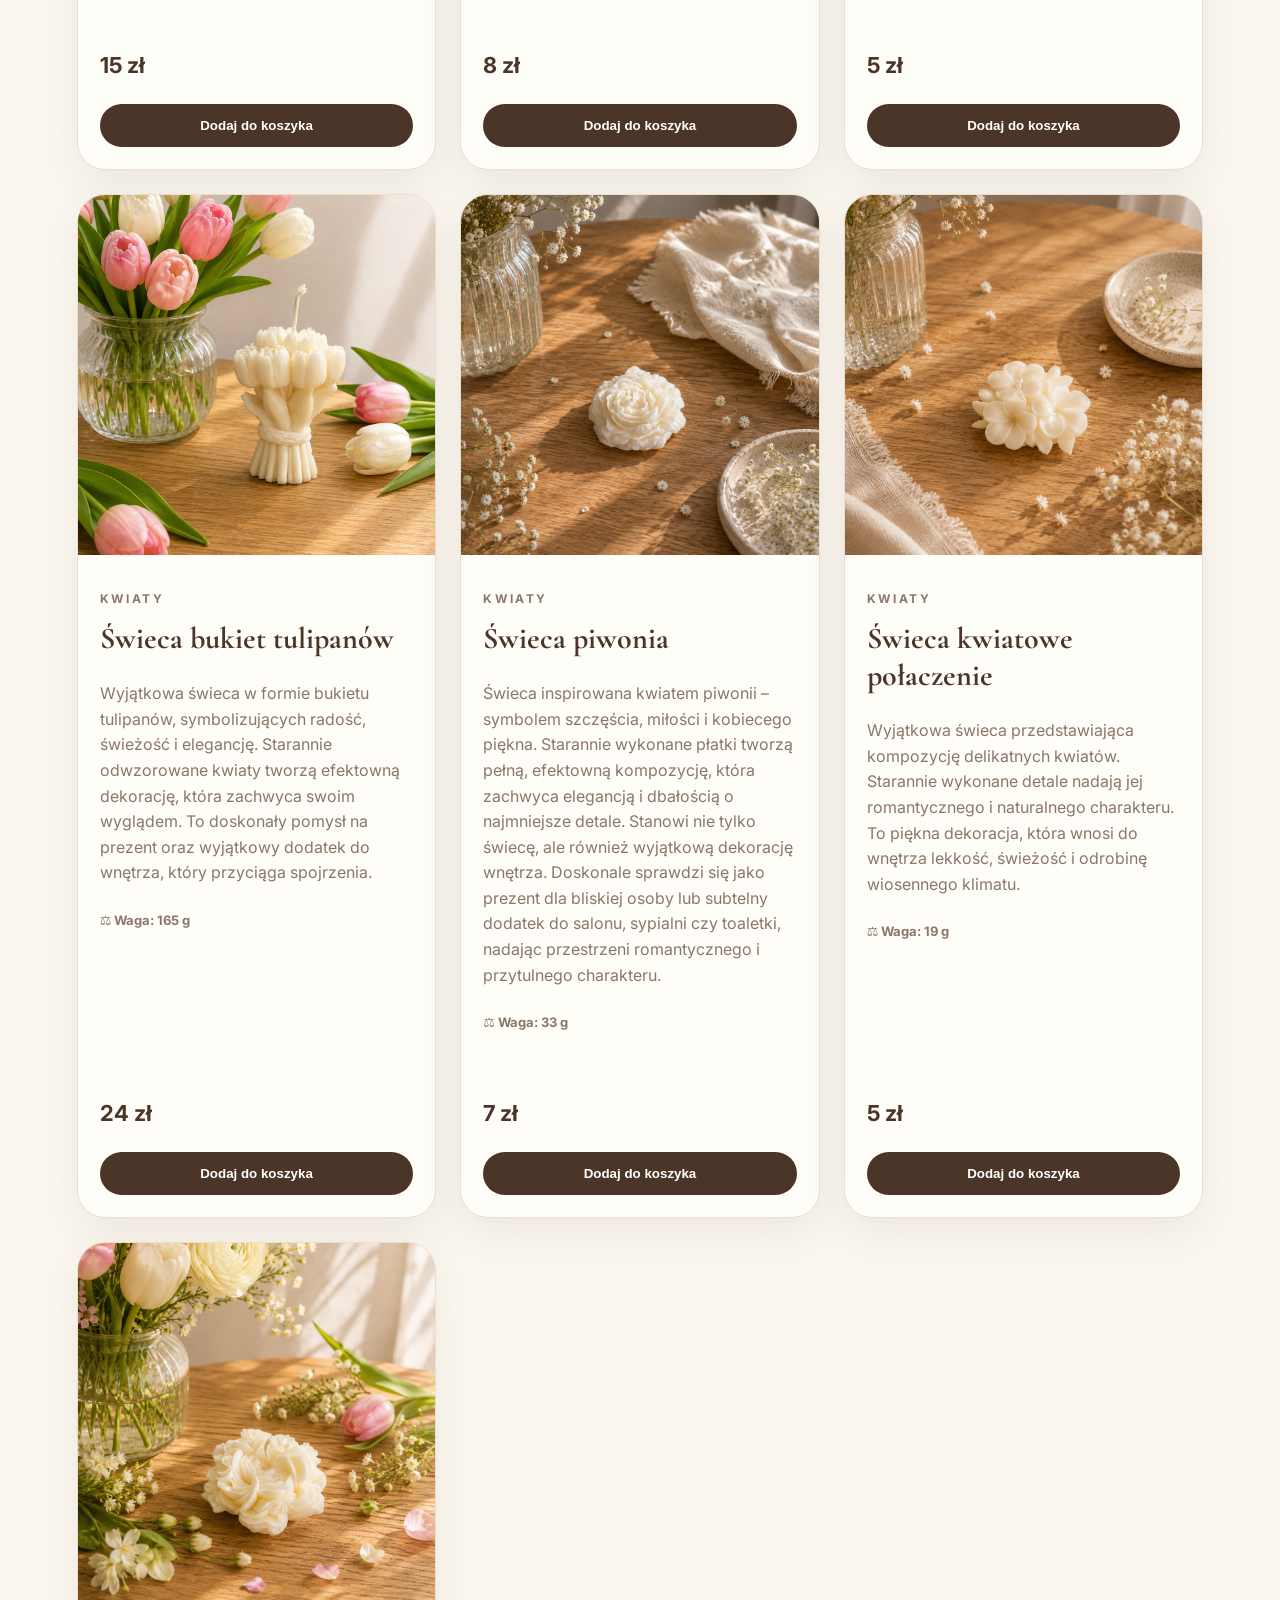
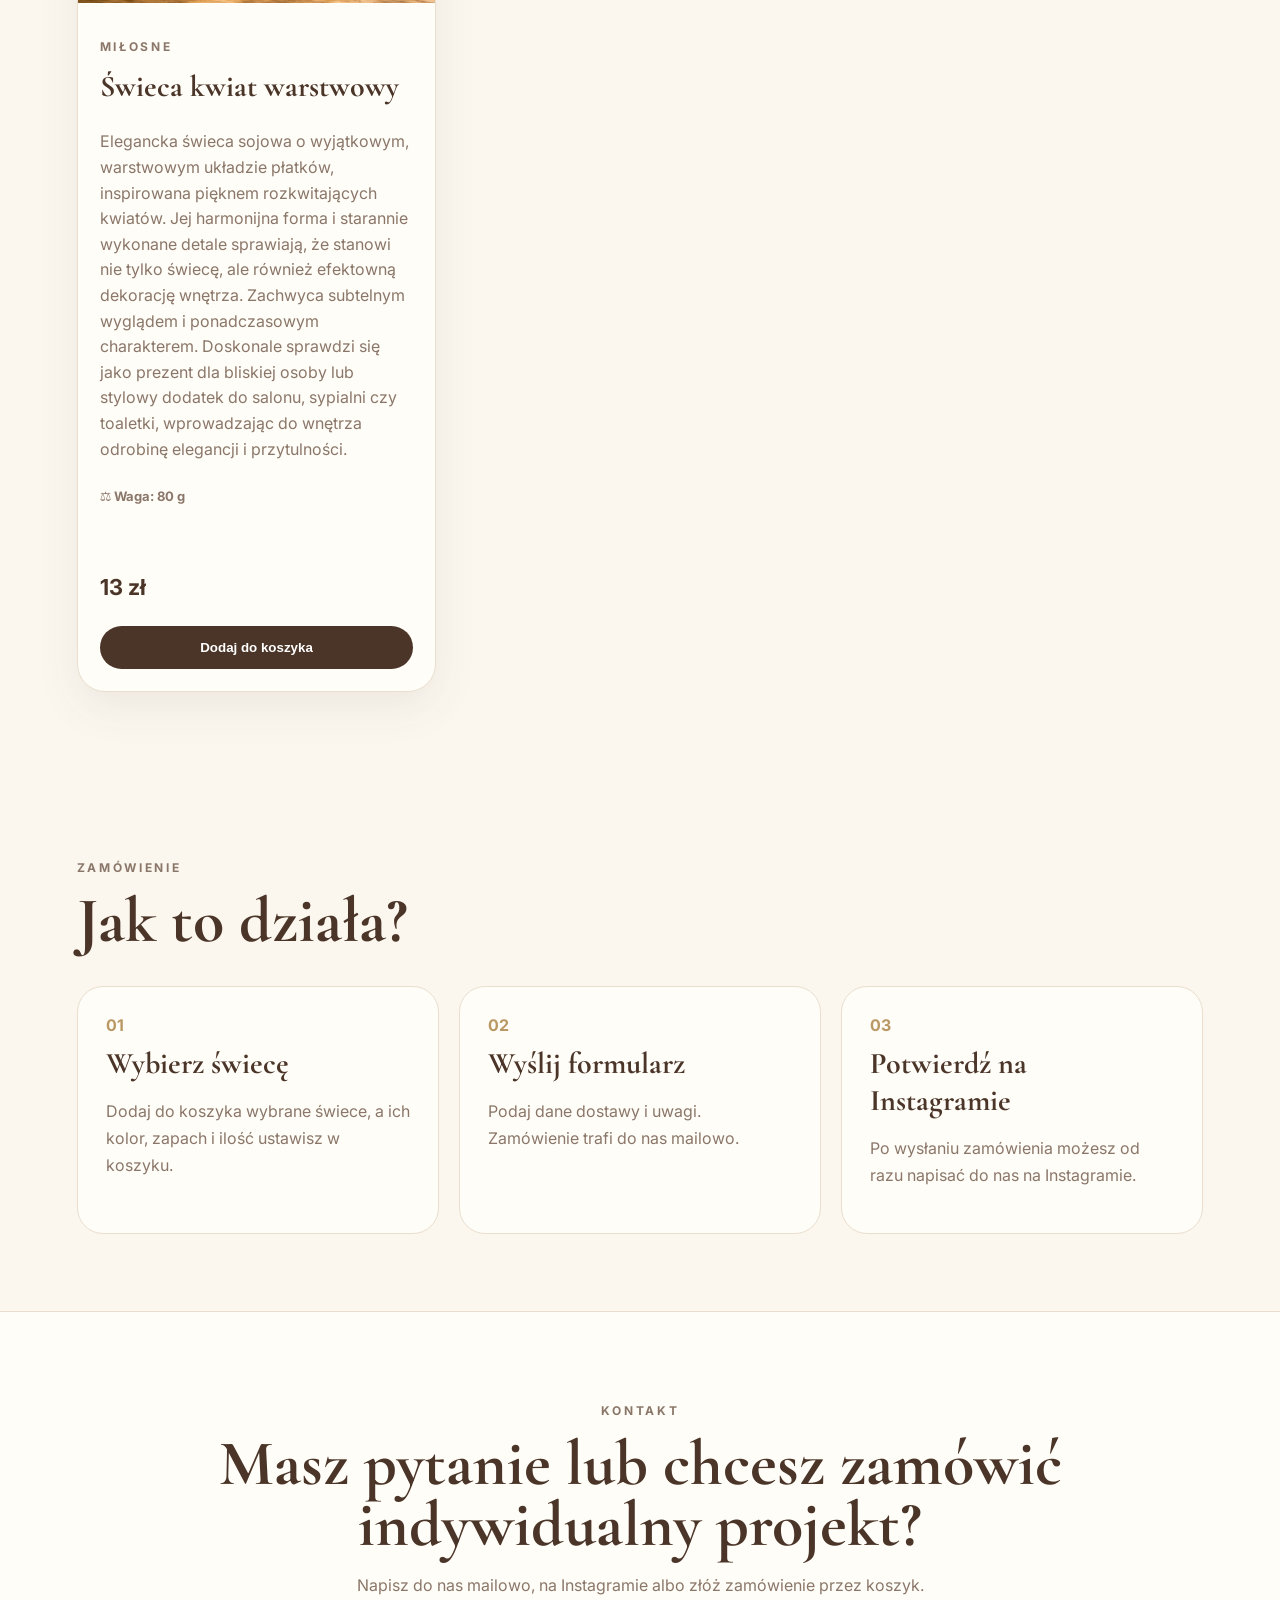
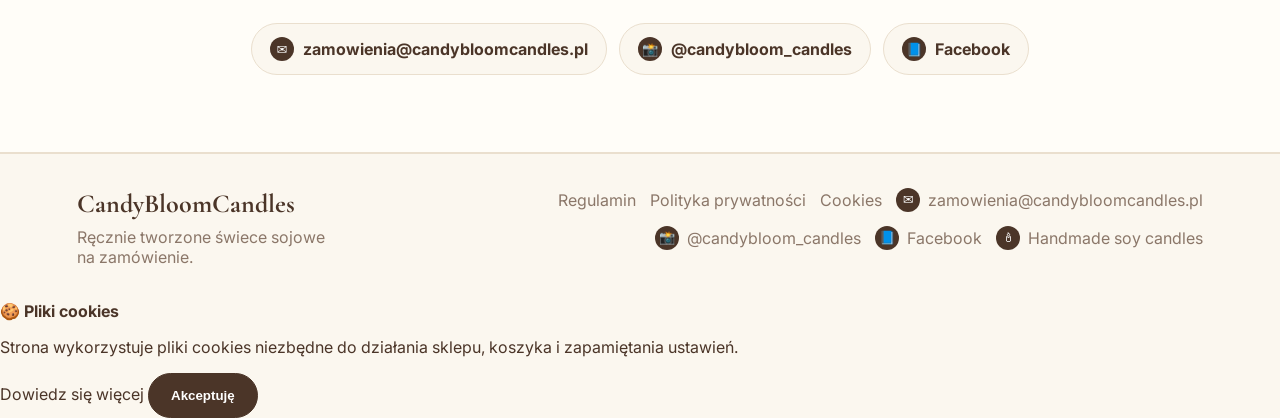
==== commit dda5ba10: "candy" ====
--- a/index.html
+++ b/index.html
@@ -110,7 +110,7 @@
           <select id="deliveryMethod" name="delivery_method" required>
             <option value="paczkomat">InPost Paczkomat — 16,99 zł</option>
             <option value="kurier">InPost Kurier — 18,99 zł</option>
-            <option value="odbior">Odbiór osobisty — 0 zł</option>
+            <option value="odbior">Odbiór osobisty (Katowice) — 0 zł</option>
           </select>
         </label>
         <p class="small-note" id="deliverySummary">Dostawa: InPost Paczkomat — 16,99 zł</p>
